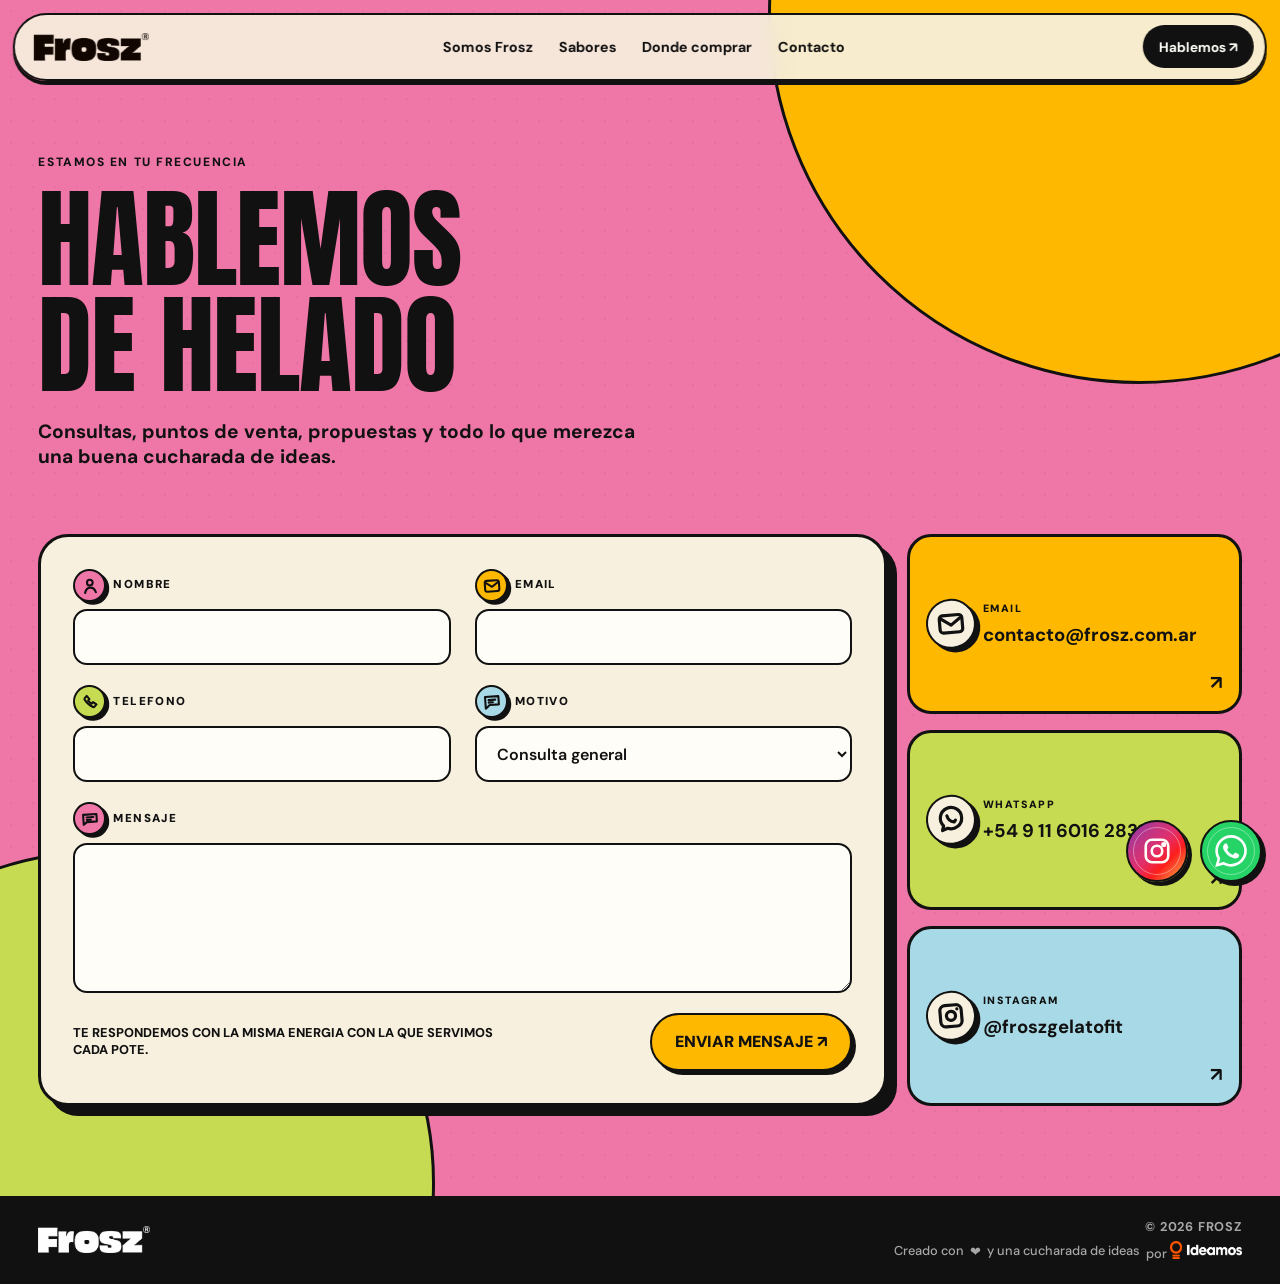
==== contacto.html @ 093fb701 "SEO, seguridad y legibilidad para LLMs - robots.txt y sitemap.xml - llms.txt con resumen de la marca" ====
﻿<!doctype html>
<html lang="es">
  <head>
    <!-- Google tag (gtag.js) -->
    <script async src="https://www.googletagmanager.com/gtag/js?id=G-3K1N8164H2"></script>
    <script>
      window.dataLayer = window.dataLayer || [];
      function gtag(){dataLayer.push(arguments);}
      gtag('js', new Date());

      gtag('config', 'G-3K1N8164H2');
    </script>
    <meta charset="UTF-8" />
    <meta name="viewport" content="width=device-width, initial-scale=1.0" />
    <meta name="theme-color" content="#ef77a8" />
    <meta name="description" content="Contactate con Frosz x Gelato Fit. Consultas, ventas, puntos de venta y colaboraciones." />
    <title>Contacto - Frosz x Gelato Fit</title>
    <link rel="canonical" href="https://frosz.com.ar/contacto.html" />
    <link rel="icon" href="./public/assets/web/LOGO2.png" type="image/png" />
    <meta property="og:site_name" content="Frosz Gelato Fit" />
    <meta property="og:locale" content="es_AR" />
    <meta property="og:title" content="Contacto - Frosz x Gelato Fit" />
    <meta property="og:description" content="Contactate con Frosz x Gelato Fit. Consultas, ventas, puntos de venta y colaboraciones." />
    <meta property="og:type" content="website" />
    <meta property="og:url" content="https://frosz.com.ar/contacto.html" />
    <meta property="og:image" content="https://frosz.com.ar/public/og-frosz-2026.png" />
    <meta property="og:image:secure_url" content="https://frosz.com.ar/public/og-frosz-2026.png" />
    <meta property="og:image:type" content="image/png" />
    <meta property="og:image:width" content="1200" />
    <meta property="og:image:height" content="630" />
    <meta property="og:image:alt" content="Frosz x Gelato Fit - helado proteico artesanal" />
    <meta name="twitter:card" content="summary_large_image" />
    <meta name="twitter:title" content="Contacto - Frosz x Gelato Fit" />
    <meta name="twitter:description" content="Contactate con Frosz x Gelato Fit. Consultas, ventas, puntos de venta y colaboraciones." />
    <meta name="twitter:image" content="https://frosz.com.ar/public/og-frosz-2026.png" />
    <script type="application/ld+json">
      {
        "@context": "https://schema.org",
        "@type": "Organization",
        "name": "Frosz",
        "alternateName": "Frosz Gelato Fit",
        "url": "https://frosz.com.ar/",
        "logo": "https://frosz.com.ar/public/assets/web/frosz-wordmark-black.png",
        "description": "Helado proteico artesanal argentino, natural y sin azucar agregada.",
        "sameAs": ["https://www.instagram.com/froszgelatofit/"],
        "contactPoint": {
          "@type": "ContactPoint",
          "telephone": "+54-9-11-6016-2831",
          "contactType": "customer service",
          "email": "contacto@frosz.com.ar",
          "areaServed": "AR",
          "availableLanguage": "Spanish"
        }
      }
    </script>
    <link rel="preconnect" href="https://fonts.googleapis.com" />
    <link rel="preconnect" href="https://fonts.gstatic.com" crossorigin />
    <link href="https://fonts.googleapis.com/css2?family=Anton&family=Archivo+Black&family=DM+Sans:wght@400;500;600;700&display=swap" rel="stylesheet" />
    <link rel="stylesheet" href="./styles.css?v=20260909-seo" />
    <script src="./contacto.js?v=20260909-seo" defer></script>
  </head>
  <body class="contact-page">
    <a class="skip-link" href="#contenido">Saltar al contenido</a>

    <header class="site-header" aria-label="Navegacion principal">
      <a class="brand" href="./index.html#inicio" aria-label="Frosz, volver al inicio">
        <img src="./public/assets/web/frosz-wordmark-black.png" alt="Frosz" />
      </a>
      <nav class="desktop-nav" aria-label="Secciones">
        <a href="./index.html#somos">Somos Frosz</a>
        <a href="./index.html#sabores">Sabores</a>
        <a href="./index.html#puntos">Donde comprar</a>
        <a href="./contacto.html" aria-current="page">Contacto</a>
      </nav>
      <a class="nav-cta" href="https://wa.me/5491160162831" target="_blank" rel="noopener noreferrer">Hablemos <span aria-hidden="true">&#8599;</span></a>
      <button class="menu-button" type="button" aria-expanded="false" aria-controls="mobile-menu">
        <span class="sr-only">Abrir menu</span><span></span><span></span>
      </button>
    </header>

    <nav class="mobile-nav" id="mobile-menu" aria-label="Menu movil" hidden>
      <a href="./index.html#somos">Somos Frosz</a>
      <a href="./index.html#sabores">Sabores</a>
      <a href="./index.html#puntos">Donde comprar</a>
      <a href="./contacto.html" aria-current="page">Contacto</a>
    </nav>

    <div class="social-float">
      <a class="instagram-rail" href="https://www.instagram.com/froszgelatofit/" target="_blank" rel="noopener noreferrer" aria-label="Seguir a Frosz en Instagram">
        <svg viewBox="0 0 24 24" aria-hidden="true"><rect x="3" y="3" width="18" height="18" rx="5"/><circle cx="12" cy="12" r="4.2"/><circle cx="17.4" cy="6.8" r="1"/></svg>
        <span class="sr-only">Instagram</span>
      </a>
      <a class="whatsapp-float" href="https://wa.me/5491160162831" target="_blank" rel="noopener noreferrer" aria-label="Hablar con Frosz por WhatsApp">
        <img src="./public/assets/web/whatsapp-icon.svg?v=20260721-white" alt="" loading="lazy" />
      </a>
    </div>

    <main id="contenido" class="contact-main">
      <section class="contact-hero" aria-labelledby="contact-title">
        <div class="contact-orbit contact-orbit-one" aria-hidden="true"></div>
        <div class="contact-orbit contact-orbit-two" aria-hidden="true"></div>
        <div class="contact-heading">
          <p class="eyebrow">ESTAMOS EN TU FRECUENCIA</p>
          <h1 id="contact-title">HABLEMOS<br />DE HELADO</h1>
          <p>Consultas, puntos de venta, propuestas y todo lo que merezca una buena cucharada de ideas.</p>
        </div>

        <div class="contact-panel">
          <form class="contact-form" id="contact-form" novalidate>
            <div class="contact-field">
              <label for="contact-name">Nombre</label>
              <input id="contact-name" name="name" type="text" autocomplete="name" required />
            </div>
            <div class="contact-field">
              <label for="contact-email">Email</label>
              <input id="contact-email" name="email" type="email" autocomplete="email" required />
            </div>
            <div class="contact-field">
              <label for="contact-phone">Telefono</label>
              <input id="contact-phone" name="phone" type="tel" autocomplete="tel" />
            </div>
            <div class="contact-field">
              <label for="contact-reason">Motivo</label>
              <select id="contact-reason" name="reason">
                <option>Consulta general</option>
                <option>Puntos de venta</option>
                <option>Ventas mayoristas</option>
                <option>Prensa y colaboraciones</option>
              </select>
            </div>
            <div class="contact-field contact-field-message">
              <label for="contact-message">Mensaje</label>
              <textarea id="contact-message" name="message" rows="5" required></textarea>
            </div>
            <div class="contact-actions">
              <p id="contact-status" role="status" aria-live="polite">Te respondemos con la misma energia con la que servimos cada pote.</p>
              <button type="submit">ENVIAR MENSAJE <span aria-hidden="true">&#8599;</span></button>
            </div>
          </form>

          <aside class="contact-cards" aria-label="Otras formas de contacto">
            <a href="mailto:contacto@frosz.com.ar"><span>EMAIL</span><strong>contacto@frosz.com.ar</strong><b aria-hidden="true">&#8599;</b></a>
            <a href="https://wa.me/5491160162831" target="_blank" rel="noopener noreferrer"><span>WHATSAPP</span><strong>+54 9 11 6016 2831</strong><b aria-hidden="true">&#8599;</b></a>
            <a href="https://www.instagram.com/froszgelatofit/" target="_blank" rel="noopener noreferrer"><span>INSTAGRAM</span><strong>@froszgelatofit</strong><b aria-hidden="true">&#8599;</b></a>
          </aside>
        </div>
      </section>
    </main>

    <footer class="site-footer">
      <a class="brand brand-footer" href="./index.html#inicio" aria-label="Frosz, volver al inicio"><img src="./public/assets/web/frosz-wordmark-white.png" alt="Frosz" /></a>
      <div class="footer-signoff">
        <p class="footer-copyright">&copy; 2026 Frosz</p>
        <p class="footer-credit">Creado con <span aria-label="amor">&#10084;</span> y una cucharada de ideas<span class="footer-mobile-break"><br /></span> <span class="footer-credit-by">por <a class="footer-credit-brand" href="https://ideamos.com.ar" target="_blank" rel="noopener noreferrer"><img src="./public/assets/web/ideamos-logo.png" alt="Estudio Ideamos" /></a></span></p>
      </div>
    </footer>
  </body>
</html>
---- styles.css ----
:root {
  --ink: #111111;
  --cream: #f7f0df;
  --orange: #ffb800;
  --pink: #ef77a8;
  --hot-pink: #e84884;
  --lime: #c6db51;
  --red: #f05a3f;
  --blue: #83c8e8;
  --white: #fffdf7;
  --page-pad: clamp(1rem, 3vw, 3rem);
  --display: "Archivo Black", Impact, sans-serif;
  --condensed: "Anton", Impact, sans-serif;
  --body: "DM Sans", Arial, sans-serif;
}

* { box-sizing: border-box; }
html { scroll-behavior: smooth; }
body { margin: 0; background: var(--cream); color: var(--ink); font-family: var(--body); overflow-x: hidden; }
body.menu-open { overflow: hidden; }
main > section { min-height: 100svh; }
img { display: block; max-width: 100%; }
a { color: inherit; text-decoration: none; }
button { color: inherit; font: inherit; }
.sr-only { position: absolute; width: 1px; height: 1px; padding: 0; margin: -1px; overflow: hidden; clip: rect(0, 0, 0, 0); white-space: nowrap; border: 0; }
.skip-link { position: fixed; top: .75rem; left: .75rem; z-index: 1000; padding: .75rem 1rem; background: #fff; transform: translateY(-150%); transition: transform .2s; }
.skip-link:focus { transform: translateY(0); }

.site-header { position: fixed; z-index: 100; top: .8rem; left: 50%; transform: translateX(-50%); width: calc(100% - 1.6rem); max-width: 1500px; min-height: 64px; padding: .65rem .7rem .65rem 1.2rem; border: 2px solid var(--ink); border-radius: 999px; background: rgba(247, 240, 223, .92); backdrop-filter: blur(10px); display: grid; grid-template-columns: 1fr auto 1fr; align-items: center; box-shadow: 0 4px 0 var(--ink); transition: top .38s cubic-bezier(.22,1,.36,1), width .38s cubic-bezier(.22,1,.36,1), max-width .38s cubic-bezier(.22,1,.36,1), border-radius .3s ease, padding .38s cubic-bezier(.22,1,.36,1), background-color .3s ease; }
.site-header.is-sticky { top: 0; width: 100%; max-width: none; padding-inline: var(--page-pad); border: 0; border-bottom: 2px solid var(--ink); border-radius: 0; background: rgba(247,240,223,.97); box-shadow: 0 4px 0 var(--ink); }
.brand { display: inline-flex; align-items: center; width: clamp(98px, 9vw, 134px); }
.brand img { width: 100%; height: auto; }
.desktop-nav { display: flex; gap: clamp(1rem, 2vw, 2rem); font-weight: 700; font-size: .9rem; }
.desktop-nav a { position: relative; }
.desktop-nav a::after { content: ""; position: absolute; left: 0; right: 0; bottom: -.25rem; height: 2px; background: currentColor; transform: scaleX(0); transition: transform .2s; }
.desktop-nav a:hover::after, .desktop-nav a:focus-visible::after { transform: scaleX(1); }
.nav-cta { justify-self: end; border-radius: 999px; background: var(--ink); color: var(--white); padding: .78rem 1rem; font-weight: 700; font-size: .86rem; }
.menu-button, .mobile-nav { display: none; }
.social-float { position: fixed; z-index: 89; right: 1.15rem; bottom: 1.15rem; display: flex; align-items: center; gap: .7rem; transition: opacity .25s ease, transform .25s ease; }
.social-float.is-hidden { opacity: 0; transform: translateY(14px); pointer-events: none; }
.instagram-rail,
.whatsapp-float { position: relative; overflow: visible; width: 62px; aspect-ratio: 1; border: 2px solid var(--ink); border-radius: 50%; color: var(--white); box-shadow: 4px 4px 0 var(--ink); display: grid; place-items: center; transition: transform .3s cubic-bezier(.16,1,.3,1), box-shadow .3s ease; }
.instagram-rail::after,
.whatsapp-float::after { content: ""; position: absolute; inset: 5px; border: 1px solid rgba(255,255,255,.38); border-radius: 50%; pointer-events: none; }
.instagram-rail:hover, .instagram-rail:focus-visible,
.whatsapp-float:hover, .whatsapp-float:focus-visible { box-shadow: 1px 1px 0 var(--ink); transform: translate(3px,3px) rotate(-5deg) scale(1.05); }
.instagram-rail { background: linear-gradient(135deg, #833ab4 0%, #c13584 28%, #e1306c 48%, #fd1d1d 68%, #f77737 86%, #fcaf45 100%); }
.instagram-rail svg { display: block; width: 30px; height: 30px; fill: none; stroke: currentColor; stroke-width: 2.1; stroke-linecap: round; stroke-linejoin: round; }
.whatsapp-float { background: #25d366; }
.whatsapp-float svg,
.whatsapp-float img { display: block; width: 34px; height: 34px; object-fit: contain; fill: currentColor; transform: none; }

.hero { position: relative; min-height: 100svh; isolation: isolate; overflow: hidden; display: grid; place-items: center; border-bottom: 3px solid var(--ink); }
.hero-split { position: absolute; z-index: -3; inset-block: 0; width: 50%; }
.hero-left { left: 0; background: var(--pink); }
.hero-right { right: 0; background: var(--orange); }
.hero::after { content: ""; position: absolute; z-index: -2; inset: 0; background-image: radial-gradient(circle, rgba(17,17,17,.16) 1px, transparent 1.6px); background-size: 17px 17px; opacity: .28; }
.hero-kicker { position: absolute; top: 6.8rem; left: 50%; transform: translateX(-50%); margin: 0; padding: .55rem .9rem; border: 2px solid var(--ink); border-radius: 999px; background: var(--cream); font-size: .76rem; font-weight: 800; text-transform: uppercase; letter-spacing: .08em; white-space: nowrap; }
.hero-title { position: absolute; inset-inline: var(--page-pad); top: 50%; transform: translateY(-50%); margin: 0; display: grid; grid-template-columns: 1fr auto 1fr; align-items: center; font: 400 clamp(3.2rem, 10.8vw, 11.5rem)/.79 var(--display); letter-spacing: -.075em; text-transform: uppercase; }
.hero-title > span:first-child { text-align: left; }
.hero-title > span:last-child { text-align: right; font-size: .68em; letter-spacing: -.06em; }
.hero-x { width: clamp(2.7rem, 6vw, 6rem); height: clamp(2.7rem, 6vw, 6rem); display: grid; place-items: center; border-radius: 50%; background: var(--cream); border: 3px solid var(--ink); font: 400 .62em/1 var(--display); box-shadow: 5px 5px 0 var(--ink); }
.hero-product-wrap { position: relative; z-index: 3; width: min(31vw, 470px); margin-top: 4rem; filter: drop-shadow(20px 28px 0 rgba(17,17,17,.18)); animation: productFloat 4s ease-in-out infinite; }
.hero-product { position: relative; z-index: 2; width: 100%; }
.orbit { position: absolute; z-index: 1; border: 3px solid var(--ink); border-radius: 50%; inset: 23% -18% 18%; }
.orbit-two { transform: rotate(67deg); }
.orbit-one { transform: rotate(-25deg); }
.hero-note { position: absolute; left: var(--page-pad); bottom: 2rem; margin: 0; font-weight: 700; text-transform: uppercase; line-height: 1.2; }
.round-link { position: absolute; right: var(--page-pad); bottom: 1.5rem; width: 112px; aspect-ratio: 1; border: 2px solid var(--ink); border-radius: 50%; background: var(--cream); display: flex; flex-direction: column; justify-content: center; align-items: center; text-align: center; gap: .35rem; font-weight: 800; font-size: .78rem; line-height: 1.05; transition: transform .2s, background .2s; }
.round-link:hover { transform: rotate(-7deg) scale(1.05); background: var(--lime); }
.spark { position: absolute; font-size: clamp(2rem, 5vw, 5rem); }
.spark-one { left: 8%; top: 28%; transform: rotate(-15deg); }
.spark-two { right: 8%; top: 27%; transform: rotate(25deg); }

.marquee { overflow: hidden; border-bottom: 3px solid var(--ink); background: var(--ink); color: var(--cream); }
.marquee-track { display: flex; width: max-content; padding: .85rem 0; gap: 1.5rem; align-items: center; font: 400 clamp(1.5rem, 3vw, 3.2rem)/1 var(--display); white-space: nowrap; animation: marquee 22s linear infinite; }
.marquee-track i { color: var(--orange); font-style: normal; }

.manifesto { height: auto; min-height: 0; width: 100%; padding: clamp(9rem, 11vw, 11rem) var(--page-pad) clamp(2rem, 2.8vw, 3rem); display: grid; grid-template-columns: minmax(0, 1fr); grid-template-rows: auto auto auto; gap: clamp(.75rem, 1.1vw, 1.1rem); background: var(--cream); border-bottom: 3px solid var(--ink); overflow: visible; scroll-margin-top: 6rem; }
.manifesto > * { min-width: 0; }
.eyebrow { margin: 0 0 1rem; font-weight: 800; text-transform: uppercase; letter-spacing: .13em; font-size: .75rem; }
.social-heading h2, .stores-heading h2 { margin: 0; font: 400 clamp(3.1rem, 7vw, 7.6rem)/.86 var(--display); letter-spacing: -.06em; }
.about-title { width: 100%; margin: 0; padding-inline: 0; color: #f41624; font: 400 clamp(4.8rem, 9vw, 9.4rem)/.78 var(--condensed); letter-spacing: .001em; white-space: nowrap; display: flex; justify-content: space-between; align-items: baseline; gap: 0; }
.text-link { display: inline-flex; gap: 1rem; align-items: center; border-bottom: 3px solid var(--ink); padding: 0 0 .5rem; font-weight: 800; text-transform: uppercase; }
.about-stage { position: relative; width: 100%; min-height: 0; aspect-ratio: 2.9 / 1; overflow: hidden; border-radius: clamp(30px, 4.2vw, 64px); background: #ef4c72; isolation: isolate; }
.about-image { position: absolute; inset: 0; width: 100%; height: 100%; object-fit: cover; object-position: center 68%; opacity: 0; transform: scale(1.19); will-change: opacity, transform; transition: opacity 1.05s cubic-bezier(.32,.72,.25,1), transform 1.35s cubic-bezier(.16,1,.3,1); }
.about-image.is-active { z-index: 1; opacity: 1; transform: scale(1.16); }
.about-image.is-exiting { z-index: 0; opacity: 0; transform: scale(1.13); }
.about-image.is-preparing { transition: none; opacity: 0; transform: scale(1.19); }
.about-arrow { position: absolute; z-index: 2; top: 50%; width: 48px; height: 48px; padding: 0; border: 0; border-radius: 50%; background: transparent; color: var(--cream); font: 700 2rem/1 var(--body); cursor: pointer; transform: translateY(-50%); transition: transform .2s, background .2s; }
.about-arrow:hover, .about-arrow:focus-visible { background: rgba(17,17,17,.24); transform: translateY(-50%) scale(1.1); }
.about-arrow-prev { left: 2rem; }
.about-arrow-next { right: 2rem; }
.about-footer { position: relative; min-width: 0; min-height: 190px; margin-top: clamp(.7rem, 1.2vw, 1.15rem); display: grid; grid-template-columns: minmax(0, 1.08fr) minmax(0, .92fr); align-items: start; gap: clamp(1.8rem, 3vw, 3.5rem); }
.about-footer h3 { min-width: 0; width: 100%; margin: 0; color: #f41624; font: 400 clamp(4rem, 6.35vw, 7.3rem)/.92 var(--condensed); letter-spacing: .004em; transform: scaleX(.94); transform-origin: left top; }
.about-footer h3 span { display: block; white-space: nowrap; }
.about-sticker { position: absolute; z-index: 2; left: 31.5%; top: 46%; width: clamp(84px, 8.4vw, 116px); aspect-ratio: 1; display: grid; place-items: center; border: 7px solid #ffe889; border-radius: 50%; background: #ffd31c; color: #f24b2f; box-shadow: 0 0 0 3px var(--cream), 7px 8px 0 #f3b4c6; transform: rotate(-8deg); animation: stickerWiggle 4.2s ease-in-out infinite; }
.about-sticker::before { content: ""; position: absolute; right: 9%; bottom: -12%; width: 3px; height: 12px; border-radius: 99px; background: #ffd31c; box-shadow: -11px -2px 0 #ffd31c, 10px -4px 0 #ffd31c; transform: rotate(-8deg); }
.about-sticker svg { width: 84%; height: 84%; overflow: visible; fill: none; stroke: currentColor; stroke-width: 6; stroke-linecap: round; stroke-linejoin: round; }
.about-sticker .sticker-eye, .about-sticker .sticker-spark { fill: currentColor; stroke: none; }
.about-sticker .sticker-shine { stroke: #fff2ae; stroke-width: 5; }
.about-sticker .sticker-smile { stroke-width: 6.5; }
.about-story { position: relative; min-width: 0; min-height: 116px; margin: 1.35rem 0 0; padding: 1.25rem 3.4rem; border-radius: 999px; background: #f3b4c6; display: flex; align-items: center; justify-content: center; text-align: center; }
.about-story p { margin: 0; color: #f41624; font: 400 clamp(1rem, 1.18vw, 1.22rem)/1.12 var(--condensed); letter-spacing: calc(.009em + 1px); text-transform: uppercase; }
.about-story > span { position: absolute; right: .8rem; bottom: -.8rem; width: 54px; aspect-ratio: 1; display: grid; place-items: center; border-radius: 50%; background: #493f38; color: var(--cream); font-size: 1.6rem; }

/* Slider editorial de productos inspirado en la composicion de Boba. */
.product-showcase { --showcase-bg: #f4b5c7; --showcase-ink: #f41624; --showcase-next-bg: #f5c645; --showcase-rail-top: clamp(20rem, 43vh, 23rem); --showcase-rail-height: clamp(185px, 26vh, 220px); --showcase-word-overlap: 2rem; position: relative; height: calc(100svh - 68px); min-height: 650px; overflow: hidden; isolation: isolate; background: var(--showcase-bg); color: var(--showcase-ink); border-bottom: 3px solid var(--ink); scroll-margin-top: 68px; touch-action: pan-y; }
.showcase-liquid-filter { position: absolute; width: 0; height: 0; pointer-events: none; }
.showcase-color-wave { position: absolute; z-index: 0; inset: -3%; background: var(--showcase-next-bg); clip-path: polygon(100% 0,100% 0,100% 100%,100% 100%,100% 90%,100% 80%,100% 70%,100% 60%,100% 50%,100% 40%,100% 30%,100% 20%,100% 10%); filter: url(#showcase-liquid); will-change: clip-path; pointer-events: none; }
.product-showcase.is-wave-forward .showcase-color-wave { animation: showcaseMeltForward 1.55s cubic-bezier(.58,0,.16,1) both; }
.product-showcase.is-wave-backward .showcase-color-wave { animation: showcaseMeltBackward 1.55s cubic-bezier(.58,0,.16,1) both; }
.showcase-content { position: relative; z-index: 1; height: 100%; }
.showcase-intro { position: absolute; z-index: 5; top: clamp(4.2rem, 7vh, 5.4rem); right: 7%; left: 7%; text-align: center; }
.showcase-intro p { margin: 0; text-transform: uppercase; }
.showcase-flavor-name { font: 400 clamp(1.2rem, 1.65vw, 1.7rem)/1 var(--condensed); letter-spacing: .015em; }
.showcase-tagline { margin-top: .85rem !important; font: 400 clamp(.92rem, 1.08vw, 1.08rem)/1.05 var(--condensed); letter-spacing: .02em; }
.showcase-description { max-width: none; margin: .32rem auto 0 !important; font-size: clamp(.76rem, .92vw, .94rem); font-weight: 700; line-height: 1.08; letter-spacing: -.02em; white-space: nowrap; }
.showcase-words { position: absolute; z-index: 1; inset: 0; overflow: hidden; pointer-events: none; }
.showcase-words span { position: absolute; right: 0; left: 0; text-align: center; font: 400 clamp(9rem, 16vw, 17rem)/.7 var(--condensed); letter-spacing: -.012em; text-transform: uppercase; white-space: nowrap; }
.showcase-words span:first-child { top: auto; bottom: calc(100% - var(--showcase-rail-top) - var(--showcase-word-overlap)); }
.showcase-words span:last-child { top: calc(var(--showcase-rail-top) + var(--showcase-rail-height) - var(--showcase-word-overlap)); z-index: 3; }
.showcase-rail { position: absolute; z-index: 2; top: var(--showcase-rail-top); right: 0; left: 0; height: var(--showcase-rail-height); }
.showcase-scene { position: absolute; inset: 0; width: min(46vw, 720px); height: 100%; margin: auto; overflow: visible; }
.showcase-ingredient { width: 100%; height: 100%; object-fit: cover; filter: saturate(1.08) contrast(1.03); }
.showcase-pot { position: absolute; z-index: 4; top: 50%; left: 50%; width: min(29vw, 455px); height: auto; transform: translate(-50%,-60%); filter: drop-shadow(0 18px 14px rgba(54,22,28,.24)); }
.product-showcase:not([data-showcase-flavor="chocolate"]) .showcase-pot { width: min(37.4vw, 587px); }
.showcase-peek { position: absolute; top: 0; width: clamp(64px, 10vw, 160px); height: 100%; margin: 0; overflow: hidden; }
.showcase-peek img { width: 100%; height: 100%; object-fit: cover; filter: saturate(1.08) contrast(1.03); }
.showcase-peek-prev { left: 0; }
.showcase-peek-next { right: 0; }
.showcase-note { position: absolute; z-index: 5; right: 5%; bottom: .55rem; left: auto; width: min(34%, 430px); margin: 0; text-align: right; font-size: clamp(.62rem, .74vw, .78rem); font-weight: 700; line-height: 1.05; text-transform: uppercase; white-space: nowrap; }
.showcase-controls { position: absolute; z-index: 8; top: var(--showcase-rail-top); right: var(--page-pad); bottom: auto; left: var(--page-pad); height: var(--showcase-rail-height); display: grid; grid-template-columns: auto 1fr auto; align-items: center; pointer-events: none; }
.showcase-controls p { position: absolute; top: calc(100% + 7.2rem); left: 0; margin: 0; font: 400 .86rem/1 var(--condensed); letter-spacing: .08em; transform: none; }
.showcase-arrow { width: 48px; height: 48px; padding: 0; border: 2px solid currentColor; border-radius: 50%; background: var(--cream); color: var(--showcase-ink); box-shadow: 4px 4px 0 currentColor; display: grid; place-items: center; cursor: pointer; pointer-events: auto; transition: transform .2s ease, color .2s ease, background .2s ease; }
.showcase-arrow svg { width: 20px; height: 20px; overflow: visible; fill: none; stroke: currentColor; stroke-width: 2; stroke-linecap: round; stroke-linejoin: round; }
.showcase-arrow:first-child { grid-column: 1; justify-self: start; }
.showcase-arrow:last-child { grid-column: 3; justify-self: end; }
.showcase-arrow:hover, .showcase-arrow:focus-visible { color: var(--showcase-bg); background: var(--showcase-ink); transform: scale(1.08); }
.showcase-dots { position: absolute; z-index: 9; right: auto; bottom: .85rem; left: 50%; display: flex; gap: .45rem; transform: translateX(-50%); }
.showcase-dot { width: 7px; height: 7px; padding: 0; border: 0; border-radius: 50%; background: currentColor; opacity: .28; cursor: pointer; transition: opacity .25s ease, transform .25s ease; }
.showcase-dot.is-active { opacity: 1; transform: scale(1.55); }
.product-showcase.is-leaving .showcase-intro,
.product-showcase.is-leaving .showcase-words,
.product-showcase.is-leaving .showcase-note { opacity: .35; transform: translateX(-4vw); transition: opacity .34s ease, transform .48s cubic-bezier(.55,0,1,.45); }
.product-showcase.is-backward.is-leaving .showcase-intro,
.product-showcase.is-backward.is-leaving .showcase-words,
.product-showcase.is-backward.is-leaving .showcase-note { transform: translateX(4vw); }
.product-showcase.is-leaving .showcase-scene { opacity: 0; transform: translateX(-15vw) scale(.92); transition: opacity .38s ease, transform .52s cubic-bezier(.55,0,1,.45); }
.product-showcase.is-backward.is-leaving .showcase-scene { transform: translateX(15vw) scale(.92); }
.product-showcase.is-leaving .showcase-peek-prev { transform: translateX(-100%); transition: transform .52s cubic-bezier(.55,0,1,.45); }
.product-showcase.is-leaving .showcase-peek-next { transform: translateX(100%); transition: transform .52s cubic-bezier(.55,0,1,.45); }
.product-showcase.is-entering .showcase-intro,
.product-showcase.is-entering .showcase-words,
.product-showcase.is-entering .showcase-note { animation: showcaseCopyIn .78s .08s cubic-bezier(.16,1,.3,1) both; }
.product-showcase.is-entering .showcase-scene { animation: showcaseSceneIn .86s cubic-bezier(.16,1,.3,1) both; }
.product-showcase.is-entering .showcase-peek-prev { animation: showcasePeekLeftIn .78s .1s cubic-bezier(.16,1,.3,1) both; }
.product-showcase.is-entering .showcase-peek-next { animation: showcasePeekRightIn .78s .1s cubic-bezier(.16,1,.3,1) both; }
.product-showcase.is-backward.is-entering .showcase-intro,
.product-showcase.is-backward.is-entering .showcase-words,
.product-showcase.is-backward.is-entering .showcase-note { animation-name: showcaseCopyInBackward; }
.product-showcase.is-backward.is-entering .showcase-scene { animation-name: showcaseSceneInBackward; }

/* Catalogo visual: todos los sabores visibles y conectados con el slider. */
.flavor-overview { min-height: auto; padding: clamp(6rem, 7vw, 7rem) var(--page-pad) clamp(2.5rem, 4vw, 4rem); overflow: hidden; border-bottom: 3px solid var(--ink); background: var(--cream); }
.flavor-overview-heading { display: flex; flex-direction: column; align-items: stretch; gap: 1rem; margin-bottom: clamp(1.4rem, 2.4vw, 2.2rem); }
.flavor-overview-heading > div { min-width: 0; }
.flavor-overview-heading .eyebrow { margin: 0 0 .65rem; }
.flavor-overview-heading h2 { margin: 0; font: 400 clamp(3rem, 5.6vw, 6rem)/.86 var(--condensed); letter-spacing: -.018em; white-space: nowrap; }
.flavor-overview-heading > p { align-self: flex-end; max-width: 42ch; margin: 0; padding-top: .2rem; text-align: right; font-size: clamp(.85rem, 1vw, 1rem); font-weight: 700; line-height: 1.35; }
.flavor-overview-grid { display: grid; grid-template-columns: repeat(9, minmax(0, 1fr)); border: 3px solid var(--ink); background: var(--ink); gap: 2px; }
.flavor-overview-card { --card-bg: var(--pink); --card-ink: var(--ink); position: relative; min-width: 0; height: clamp(210px, 19vw, 290px); padding: .75rem .7rem .8rem; overflow: hidden; border: 0; background: var(--card-bg); color: var(--card-ink); text-align: left; cursor: pointer; isolation: isolate; transition: color .25s ease, transform .35s cubic-bezier(.22,1,.36,1); }
.flavor-overview-number { position: absolute; z-index: 4; top: .75rem; left: .7rem; font: 400 .72rem/1 var(--condensed); letter-spacing: .08em; }
.flavor-overview-now { position: absolute; z-index: 4; top: .7rem; right: .55rem; padding: .2rem .35rem; border-radius: 999px; background: var(--ink); color: var(--cream); font-size: .48rem; font-weight: 800; letter-spacing: .07em; opacity: 0; transform: translateY(-5px); transition: opacity .22s ease, transform .22s ease; }
.flavor-overview-image { position: absolute; z-index: 1; top: 18%; right: 0; left: 0; height: 48%; overflow: hidden; transform: scale(.86) rotate(-3deg); clip-path: ellipse(45% 46% at 50% 50%); transition: transform .5s cubic-bezier(.16,1,.3,1), clip-path .5s cubic-bezier(.16,1,.3,1); }
.flavor-overview-image::after { content: ""; position: absolute; inset: 0; background: linear-gradient(180deg, transparent 58%, var(--card-bg)); }
.flavor-overview-image img { width: 100%; height: 100%; object-fit: cover; filter: saturate(1.12) contrast(1.04); transition: transform .65s cubic-bezier(.16,1,.3,1); }
.flavor-overview-name { position: absolute; z-index: 3; right: .65rem; bottom: .75rem; left: .65rem; font: 400 clamp(.9rem, 1.25vw, 1.35rem)/1.04 var(--condensed); letter-spacing: .01em; text-transform: uppercase; overflow-wrap: anywhere; }
.flavor-overview-arrow { position: absolute; z-index: 4; right: .6rem; bottom: .55rem; font-size: 1.05rem; opacity: 0; transform: translate(-6px,6px); transition: opacity .22s ease, transform .28s ease; }
.flavor-overview-card:hover, .flavor-overview-card:focus-visible { z-index: 2; color: var(--cream); outline: 0; transform: translateY(-7px); }
.flavor-overview-card:hover::before, .flavor-overview-card:focus-visible::before { content: ""; position: absolute; z-index: -1; inset: 0; background: var(--card-ink); }
.flavor-overview-card:hover .flavor-overview-image, .flavor-overview-card:focus-visible .flavor-overview-image { transform: scale(1.05) rotate(0); clip-path: ellipse(62% 54% at 50% 50%); }
.flavor-overview-card:hover .flavor-overview-image img, .flavor-overview-card:focus-visible .flavor-overview-image img { transform: scale(1.08); }
.flavor-overview-card:hover .flavor-overview-image::after, .flavor-overview-card:focus-visible .flavor-overview-image::after { background: linear-gradient(180deg, transparent 58%, var(--card-ink)); }
.flavor-overview-card:hover .flavor-overview-arrow, .flavor-overview-card:focus-visible .flavor-overview-arrow { opacity: 1; transform: translate(0,0); }
.flavor-overview-card:hover .flavor-overview-name, .flavor-overview-card:focus-visible .flavor-overview-name { right: 1.8rem; }
.flavor-overview-card.is-active { box-shadow: inset 0 0 0 4px var(--ink); }
.flavor-overview-card.is-active .flavor-overview-now { opacity: 1; transform: translateY(0); }

.campaign-break { position: relative; min-height: min(76vw, 880px); overflow: hidden; border-bottom: 3px solid var(--ink); background: var(--pink); }
.campaign-break > img { position: absolute; inset: 0; width: 100%; height: 100%; object-fit: cover; }
.campaign-break::after { content: ""; position: absolute; inset: 0; background: linear-gradient(90deg, rgba(233,72,132,.3), transparent 58%); pointer-events: none; }
.campaign-copy { position: absolute; z-index: 2; left: var(--page-pad); top: 50%; transform: translateY(-50%); padding: clamp(1rem, 2.5vw, 2.2rem); border: 3px solid var(--ink); background: rgba(247,240,223,.92); box-shadow: 12px 12px 0 var(--ink); }
.campaign-copy.is-visible { transform: translateY(-50%); }
.campaign-copy h2 { margin: 0; font: 400 clamp(3rem, 7vw, 7.8rem)/.83 var(--display); letter-spacing: -.07em; }

.flavor-lab { --flavor-bg: #e97cac; --flavor-accent: #f5b820; --wave-x: 84%; --wave-y: 66%; --wave-color: var(--flavor-bg); position: relative; height: 100svh; min-height: 100svh; padding: 5.5rem var(--page-pad) .8rem; background: var(--flavor-bg); border-bottom: 3px solid var(--ink); overflow: hidden; overflow: clip; isolation: isolate; }
.flavor-lab::before { content: ""; position: absolute; z-index: 1; inset: 0; background-image: radial-gradient(circle, rgba(17,17,17,.15) 1.2px, transparent 1.5px); background-size: 18px 18px; opacity: .3; pointer-events: none; }
.flavor-color-wave { position: absolute; z-index: 0; inset: 0; background: var(--wave-color); clip-path: circle(0 at var(--wave-x) var(--wave-y)); pointer-events: none; will-change: clip-path; }
.flavor-lab.is-color-expanding .flavor-color-wave { animation: flavorColorExpand 1.7s cubic-bezier(.16,1,.3,1) both; }
.flavor-layout { position: relative; z-index: 2; height: 100%; min-height: 0; display: grid; grid-template-columns: 92px minmax(0, 1fr) minmax(230px, 290px); grid-template-areas: "tabs stage detail"; gap: clamp(.8rem, 2vw, 2rem); align-items: stretch; }
.flavor-stage { grid-area: stage; position: relative; min-height: 0; display: grid; place-items: center; isolation: isolate; }
.flavor-stage::before { content: ""; position: absolute; z-index: -1; width: min(52vw, 650px); aspect-ratio: 1; border: 3px solid var(--ink); border-radius: 50%; background: var(--flavor-accent); box-shadow: 14px 14px 0 rgba(17,17,17,.18); transition: background-color .55s ease, transform .55s cubic-bezier(.22,1,.36,1); }
.flavor-image-wrap { position: relative; z-index: 2; width: min(47vw, 590px); aspect-ratio: 1; transition: transform .56s cubic-bezier(.4,0,.2,1), opacity .42s ease, filter .5s ease; }
.flavor-image-wrap img { width: 100%; height: 100%; object-fit: contain; filter: drop-shadow(20px 24px 0 rgba(17,17,17,.2)); }
.flavor-lab.is-switching .flavor-image-wrap { transform: scale(.35) rotate(-18deg); opacity: 0; filter: blur(9px); }
.flavor-lab.is-switching .flavor-stage::before { transform: scale(.82) rotate(8deg); }
.flavor-lab.is-entering .flavor-image-wrap { animation: flavorEnter .72s cubic-bezier(.16,1,.3,1); }
.flavor-word { position: absolute; margin: 0; font: 400 clamp(5rem, 14vw, 15rem)/.72 var(--display); letter-spacing: -.1em; text-transform: uppercase; white-space: nowrap; transition: transform .32s ease, opacity .24s ease; }
.flavor-word-back { z-index: 1; top: 15%; left: -2%; color: var(--flavor-accent); -webkit-text-stroke: 3px var(--ink); }
.flavor-word-front { z-index: 3; right: -1%; bottom: 13%; color: var(--cream); -webkit-text-stroke: 3px var(--ink); }
.flavor-lab.is-switching .flavor-word-back { transform: translateX(-18%); opacity: 0; }
.flavor-lab.is-switching .flavor-word-front { transform: translateX(18%); opacity: 0; }
.flavor-detail { grid-area: detail; position: relative; z-index: 4; padding: 1rem 0; display: flex; flex-direction: column; justify-content: space-between; }
.flavor-detail h2 { margin: 0; font: 400 clamp(2.5rem, 4vw, 4.5rem)/.84 var(--display); letter-spacing: -.06em; }
.flavor-now { padding: 1.1rem; border: 3px solid var(--ink); background: var(--cream); box-shadow: 7px 7px 0 var(--ink); transform: rotate(1.5deg); transition: transform .32s ease, opacity .24s ease; }
.flavor-lab.is-switching .flavor-now { transform: translateY(18px) rotate(4deg); opacity: 0; }
.flavor-now p { margin: 0; font-size: .87rem; }
.flavor-now h3 { margin: .35rem 0 .8rem; font: 400 clamp(1.55rem, 2.2vw, 2.2rem)/.92 var(--display); text-transform: uppercase; }
.flavor-counter { margin: 0 0 1rem !important; font-weight: 800; letter-spacing: .08em; }
.flavor-counter span { font: 400 2.4rem/1 var(--display); }
.flavor-hint { margin: 0; font-weight: 800; text-transform: uppercase; font-size: .74rem; line-height: 1.4; }
.flavor-tabs { grid-area: tabs; min-height: 0; padding: .35rem 0; display: flex; flex-direction: column; align-items: center; justify-content: space-around; gap: .25rem; }
.flavor-tab { position: relative; flex: 0 1 64px; width: 64px; min-height: 48px; max-height: 64px; aspect-ratio: 1; padding: 0; border: 2px solid var(--ink); border-radius: 50%; background: var(--cream); box-shadow: 4px 4px 0 var(--ink); cursor: pointer; transition: transform .24s cubic-bezier(.22,1,.36,1), background .2s, box-shadow .2s; }
.flavor-tab img { width: 122%; height: 122%; margin: -11%; object-fit: contain; pointer-events: none; }
.flavor-tab span { position: absolute; z-index: 2; left: calc(100% + .8rem); top: 50%; transform: translate(-5px,-50%); padding: .35rem .55rem; border: 2px solid var(--ink); border-radius: 999px; background: var(--cream); white-space: nowrap; font-size: .7rem; font-weight: 800; opacity: 0; pointer-events: none; transition: opacity .18s, transform .18s; }
.flavor-tab:hover, .flavor-tab:focus-visible { transform: translateX(8px) rotate(5deg); }
.flavor-tab:hover span, .flavor-tab:focus-visible span { opacity: 1; transform: translate(0,-50%); }
.flavor-tab.is-active { background: var(--flavor-accent); box-shadow: none; transform: translate(5px, 4px) scale(1.12); }

/* Hero de sabores: composición basada en el slider de referencia de Boba. */
.flavor-hero { height: 100svh; min-height: 700px; padding: 0; }
.flavor-hero .flavor-layout { --arc-size: 760px; --arc-right: -310px; --arc-bottom: -500px; --arc-border: 24px; position: relative; display: block; height: 100%; min-height: 0; }
.flavor-masthead { position: absolute; z-index: 5; top: clamp(6.3rem, 8.4vw, 8rem); right: var(--page-pad); left: var(--page-pad); color: var(--cream); }
.flavor-masthead h1 { margin: 0; display: grid; grid-template-columns: minmax(0,1fr) minmax(0,1fr); justify-content: stretch; align-items: start; gap: 1.15rem; font: 400 clamp(4.7rem, 9.8vw, 9.4rem)/.8 var(--condensed); letter-spacing: -.015em; white-space: nowrap; }
.flavor-masthead h1 span:first-child { justify-self: start; }
.flavor-masthead h1 span:last-child { justify-self: end; }
.flavor-meta { position: relative; min-height: 3.65rem; margin-top: .52rem; }
.flavor-meta p, .flavor-meta h2 { margin: 0; transition: opacity .24s ease, transform .32s ease; }
.flavor-meta > p:first-child { position: absolute; top: 0; left: 0; font: 400 clamp(.9rem, 1.35vw, 1.3rem)/1 var(--condensed); letter-spacing: .02em; }
.flavor-meta strong { display: block; margin-top: .2rem; font-size: .78em; font-weight: 400; }
.flavor-meta h2 { position: absolute; top: 0; left: 50%; min-width: 10ch; font: 400 clamp(1.26rem, 2.12vw, 2rem)/1 var(--condensed); letter-spacing: .035em; text-align: center; text-transform: uppercase; transform: translateX(-50%); }
.flavor-meta > p:last-child { position: absolute; top: .08rem; right: 0; max-width: 38ch; text-align: right; font-size: clamp(1.1rem, 1.42vw, 1.32rem); font-weight: 800; line-height: 1.1; }
.flavor-hero.is-switching .flavor-meta h2 { opacity: 0; transform: translate(-50%,-14px); }
.flavor-hero.is-switching .flavor-meta > p:last-child { opacity: 0; transform: translateY(14px); }
.flavor-hero .flavor-stage { position: absolute; inset: 0; display: grid; place-items: center; }
.flavor-hero .flavor-stage::before { display: none; }
.flavor-hero .flavor-image-wrap { z-index: 4; width: min(34vw, 450px); transform: translateY(22%); }
.flavor-hero .flavor-image-wrap img { filter: drop-shadow(0 22px 15px rgba(48,26,28,.24)); }
.flavor-hero.is-switching .flavor-image-wrap { opacity: 0; filter: blur(4px); transform: translateY(29%) scale(.72) rotate(-4deg); }
.flavor-hero.is-entering .flavor-image-wrap { animation: flavorHeroEnter 1.18s cubic-bezier(.16,1,.3,1); }
.ingredient-burst { --ingredient-position: 0% 0%; position: absolute; z-index: 3; inset: 0; overflow: hidden; pointer-events: none; }
.ingredient-piece { --piece-size: clamp(48px, 5.8vw, 88px); --piece-rotate: 0deg; --burst-x: 0vw; --burst-y: 0vh; --float-x: 7px; --float-y: -10px; --float-time: 7.5s; position: absolute; width: var(--piece-size); aspect-ratio: 1; background: url("./public/assets/web/ingredient-atlas.png") var(--ingredient-position) / 300% 300% no-repeat; opacity: 0; filter: drop-shadow(0 7px 6px rgba(48,26,28,.18)); will-change: transform, opacity; }
.ingredient-piece-1 { left: 3%; top: 43%; --piece-size: clamp(54px, 6.2vw, 92px); --piece-rotate: -19deg; --burst-x: 46vw; --burst-y: 10vh; --float-x: 8px; --float-y: -11px; --float-time: 7.8s; }
.ingredient-piece-2 { left: 20%; top: 67%; --piece-size: clamp(40px, 4.7vw, 70px); --piece-rotate: 24deg; --burst-x: 30vw; --burst-y: -12vh; --float-x: -7px; --float-y: -9px; --float-time: 6.9s; }
.ingredient-piece-3 { left: 34%; top: 36%; --piece-size: clamp(34px, 3.8vw, 58px); --piece-rotate: -8deg; --burst-x: 16vw; --burst-y: 17vh; --float-x: 5px; --float-y: 9px; --float-time: 8.6s; }
.ingredient-piece-4 { right: 19%; top: 37%; --piece-size: clamp(44px, 5vw, 74px); --piece-rotate: 16deg; --burst-x: -30vw; --burst-y: 16vh; --float-x: -8px; --float-y: 8px; --float-time: 7.2s; }
.ingredient-piece-5 { right: 3.5%; top: 62%; --piece-size: clamp(50px, 5.6vw, 84px); --piece-rotate: -27deg; --burst-x: -46vw; --burst-y: -8vh; --float-x: 7px; --float-y: -8px; --float-time: 8.1s; }
.ingredient-accent { background-image: url("./public/assets/web/ingredient-accents.png"); filter: drop-shadow(0 9px 8px rgba(48,26,28,.2)); }
.ingredient-piece-6 { left: 8%; top: 31%; --piece-size: clamp(76px, 8.8vw, 126px); --piece-rotate: 14deg; --burst-x: 42vw; --burst-y: 20vh; --float-x: -9px; --float-y: 12px; --float-time: 9.1s; }
.ingredient-piece-7 { right: 25%; top: 69%; --piece-size: clamp(68px, 7.6vw, 110px); --piece-rotate: -21deg; --burst-x: -25vw; --burst-y: -17vh; --float-x: 10px; --float-y: -11px; --float-time: 8.4s; }
.ingredient-piece-8 { right: 3%; top: 46%; --piece-size: clamp(72px, 8.2vw, 118px); --piece-rotate: 28deg; --burst-x: -47vw; --burst-y: 5vh; --float-x: -8px; --float-y: -12px; --float-time: 9.6s; }
.flavor-hero.is-bursting .ingredient-piece { animation: ingredientScatter 1.35s cubic-bezier(.16,1,.3,1) both, ingredientFloat var(--float-time) 1.35s ease-in-out infinite; }
.flavor-hero.is-bursting .ingredient-piece-2 { animation-delay: .06s, 1.41s; }
.flavor-hero.is-bursting .ingredient-piece-3 { animation-delay: .12s, 1.47s; }
.flavor-hero.is-bursting .ingredient-piece-4 { animation-delay: .09s, 1.44s; }
.flavor-hero.is-bursting .ingredient-piece-5 { animation-delay: .16s, 1.51s; }
.flavor-hero.is-bursting .ingredient-piece-6 { animation-delay: .03s, 1.38s; }
.flavor-hero.is-bursting .ingredient-piece-7 { animation-delay: .14s, 1.49s; }
.flavor-hero.is-bursting .ingredient-piece-8 { animation-delay: .08s, 1.43s; }
.flavor-hero[data-flavor="chocolate"] .ingredient-burst { --ingredient-position: 0% 0%; }
.flavor-hero[data-flavor="ddl"] .ingredient-burst { --ingredient-position: 50% 100%; }
.flavor-hero[data-flavor="frutilla"] .ingredient-burst { --ingredient-position: 100% 100%; }
.flavor-hero[data-flavor="frutos"] .ingredient-burst { --ingredient-position: 0% 50%; }
.flavor-hero[data-flavor="mani"] .ingredient-burst { --ingredient-position: 100% 50%; }
.flavor-hero[data-flavor="limon"] .ingredient-burst { --ingredient-position: 50% 0%; }
.flavor-hero[data-flavor="vainilla"] .ingredient-burst { --ingredient-position: 0% 100%; }
.flavor-hero[data-flavor="coco"] .ingredient-burst { --ingredient-position: 0% 100%; }
.flavor-hero[data-flavor="banana"] .ingredient-burst { --ingredient-position: 50% 0%; }
.flavor-arc { position: absolute; z-index: 2; right: var(--arc-right); bottom: var(--arc-bottom); width: var(--arc-size); aspect-ratio: 1; border: var(--arc-border) solid rgba(247,240,223,.48); border-radius: 50%; pointer-events: none; }
.flavor-hero .flavor-tabs { position: absolute; z-index: 7; right: var(--arc-right); bottom: var(--arc-bottom); width: var(--arc-size); height: var(--arc-size); padding: 0; display: block; pointer-events: none; }
.flavor-hero .flavor-tab { --angle: -34deg; --tab-scale: 1; --tab-lift: 0px; --thumb-bg: var(--cream); position: absolute; top: 50%; left: 50%; width: 58px; height: 58px; min-height: 0; max-height: none; flex: none; padding: 0; overflow: hidden; border: 0; background: radial-gradient(circle at 34% 24%, rgba(255,255,255,.92) 0 7%, rgba(255,255,255,.34) 8% 24%, transparent 25%), var(--thumb-bg); box-shadow: 0 8px 16px rgba(55,29,35,.18), inset 0 0 0 2px rgba(255,255,255,.52); opacity: 0; visibility: hidden; pointer-events: none; transform: translate(-50%,-50%) rotate(var(--angle)) translateY(calc(var(--arc-size) / -2 - 36px)) rotate(calc(-1 * var(--angle))) translateY(var(--tab-lift)) scale(var(--tab-scale)); transition: transform .82s cubic-bezier(.16,1,.3,1), opacity .38s ease, visibility 0s linear .82s, background .35s ease, box-shadow .35s ease; }
.flavor-hero .flavor-tab img { position: absolute; left: 50%; top: 50%; width: 100%; height: 100%; margin: 0; object-fit: contain; object-position: center; transform: translate(-50%,-50%) scale(.98); filter: drop-shadow(0 4px 3px rgba(40,21,26,.28)); }
.flavor-hero .flavor-tab[data-key="chocolate"] { --thumb-bg: #f4d8b3; }
.flavor-hero .flavor-tab[data-key="ddl"] { --thumb-bg: #ead1b5; }
.flavor-hero .flavor-tab[data-key="frutilla"] { --thumb-bg: #f5b8cb; }
.flavor-hero .flavor-tab[data-key="frutos"] { --thumb-bg: #d8c7eb; }
.flavor-hero .flavor-tab[data-key="mani"] { --thumb-bg: #f4c276; }
.flavor-hero .flavor-tab[data-key="limon"] { --thumb-bg: #f8e883; }
.flavor-hero .flavor-tab[data-key="vainilla"] { --thumb-bg: #f1dfba; }
.flavor-hero .flavor-tab[data-key="coco"] { --thumb-bg: #c9e8f2; }
.flavor-hero .flavor-tab[data-key="banana"] { --thumb-bg: #f7d856; }
.flavor-hero .flavor-tab[data-slot="-2"] { --angle: -66deg; }
.flavor-hero .flavor-tab[data-slot="-1"] { --angle: -50deg; }
.flavor-hero .flavor-tab[data-slot="0"] { --angle: -34deg; }
.flavor-hero .flavor-tab[data-slot="1"] { --angle: -18deg; }
.flavor-hero .flavor-tab[data-slot="2"] { --angle: -2deg; }
.flavor-hero .flavor-tab[data-slot="-2"], .flavor-hero .flavor-tab[data-slot="-1"], .flavor-hero .flavor-tab[data-slot="0"], .flavor-hero .flavor-tab[data-slot="1"], .flavor-hero .flavor-tab[data-slot="2"] { opacity: 1; visibility: visible; pointer-events: auto; transition-delay: 0s; }
.flavor-hero .flavor-tab[data-slot="-4"] { --angle: -98deg; }
.flavor-hero .flavor-tab[data-slot="-3"] { --angle: -82deg; }
.flavor-hero .flavor-tab[data-slot="3"] { --angle: 14deg; }
.flavor-hero .flavor-tab[data-slot="4"] { --angle: 30deg; }
.flavor-hero .flavor-tab span { top: -.45rem; left: 50%; transform: translate(-50%,-88%); }
.flavor-hero .flavor-tab:hover, .flavor-hero .flavor-tab:focus-visible { --tab-scale: 1.08; --tab-lift: -5px; }
.flavor-hero .flavor-tab:hover span, .flavor-hero .flavor-tab:focus-visible span { transform: translate(-50%,-100%); }
.flavor-hero .flavor-tab.is-active { --tab-scale: 1.18; box-shadow: 0 9px 18px rgba(55,29,35,.2), 0 0 0 4px rgba(247,240,223,.78), inset 0 0 0 2px rgba(255,255,255,.58); }
.flavor-hero .flavor-hint { position: absolute; z-index: 7; left: var(--page-pad); bottom: 4.3rem; color: var(--cream); font: 400 clamp(.8rem, 1.2vw, 1.1rem)/1.05 var(--condensed); letter-spacing: .03em; }
.flavor-controls { position: absolute; z-index: 8; left: var(--page-pad); bottom: 1.2rem; display: flex; align-items: center; gap: .45rem; }
.flavor-controls button { min-width: 42px; height: 38px; padding: 0 .85rem; border: 2px solid var(--cream); border-radius: 999px; background: transparent; color: var(--cream); font: 400 .82rem/1 var(--condensed); letter-spacing: .04em; cursor: pointer; transition: color .2s, background .2s, transform .2s; }
.flavor-controls button:hover, .flavor-controls button:focus-visible { background: var(--cream); color: var(--ink); transform: translateY(-2px); }
.store-filter { flex: 0 0 auto; border: 2px solid var(--ink); background: var(--cream); border-radius: 999px; padding: .75rem 1rem; font-weight: 800; cursor: pointer; box-shadow: 3px 3px 0 var(--ink); transition: transform .15s, background .15s; }
.store-filter:hover { transform: translateY(-2px); }
.store-filter.is-active { background: var(--ink); color: var(--white); box-shadow: none; transform: translate(3px, 3px); }

.benefits { display: grid; grid-template-columns: repeat(3, 1fr); border-bottom: 3px solid var(--ink); }
.benefit { position: relative; min-height: 380px; padding: 1.35rem 2rem 1.3rem; display: flex; flex-direction: column; border-right: 3px solid var(--ink); overflow: hidden; }
.benefit:last-child { border-right: 0; }
.benefit span { width: 48px; aspect-ratio: 1; display: grid; place-items: center; border: 2px solid var(--ink); border-radius: 50%; background: var(--cream); font-weight: 800; }
.benefit h3 { margin: auto 0 .7rem; font: 400 clamp(2.6rem, 4.15vw, 4.7rem)/.9 var(--display); letter-spacing: -.06em; }
.benefit p { max-width: 330px; margin: 0; font-size: 1rem; line-height: 1.28; }
.benefit > span, .benefit h3, .benefit p { position: relative; z-index: 2; }
.benefit-illustration { position: absolute; z-index: 1; top: 2.55rem; left: 50%; width: min(46%, 205px); height: auto; overflow: visible; fill: none; stroke: var(--ink); stroke-width: 5; stroke-linecap: round; stroke-linejoin: round; transform: translateX(-50%) rotate(-2deg); transition: transform .55s cubic-bezier(.16,1,.3,1); }
.benefit-illustration .cream { fill: var(--cream); }
.benefit-illustration-fit { transform: translateX(-50%) rotate(2deg); }
.benefit:hover .benefit-illustration { transform: translateX(-50%) translateY(-8px) rotate(2deg) scale(1.04); }
.benefit:hover .benefit-illustration-fit { transform: translateX(-50%) translateY(-8px) rotate(-2deg) scale(1.04); }
.benefit-pink { background: var(--pink); }
.benefit-orange { background: var(--orange); }
.benefit-lime { background: var(--lime); }

@media (min-width: 1025px) {
  .benefits { min-height: 0; }
  .benefit { min-height: 350px; padding-block: 1.1rem; }
  .benefit h3 { margin-bottom: .55rem; }
  .benefit-illustration { top: 2.25rem; width: min(42%, 175px); }
}

.social-feed { padding: clamp(5rem, 8vw, 8rem) var(--page-pad); background: var(--orange); border-bottom: 3px solid var(--ink); }
.social-heading { display: flex; align-items: end; justify-content: space-between; gap: 2rem; margin-bottom: 3rem; }
.social-heading h2 { max-width: 900px; }
.social-handle { flex: 0 0 auto; padding: .85rem 1.2rem; border: 2px solid var(--ink); border-radius: 999px; background: var(--cream); box-shadow: 4px 4px 0 var(--ink); font-weight: 800; }
.social-grid { display: grid; grid-template-columns: 1.25fr .75fr .75fr; gap: clamp(.8rem, 1.5vw, 1.5rem); }
.social-card { position: relative; min-height: 560px; overflow: hidden; border: 3px solid var(--ink); background: var(--ink); box-shadow: 9px 9px 0 var(--ink); }
.social-card img { width: 100%; height: 100%; object-fit: cover; transition: transform .45s ease; }
.social-card-wide img { object-position: center; }
.social-card:hover img, .social-card:focus-visible img { transform: scale(1.035); }

.stores { padding: clamp(6rem, 10vw, 10rem) var(--page-pad); background: var(--cream); border-bottom: 3px solid var(--ink); }
.stores-heading { display: grid; grid-template-columns: 1fr 3fr; gap: 3rem; align-items: start; }
.stores-heading h2 { max-width: 1150px; }
.stores-tools { margin: 3.5rem 0 1.3rem; display: grid; grid-template-columns: minmax(0,1fr) minmax(280px,390px); align-items: center; gap: 1.2rem 2rem; }
.store-filters { display: flex; flex-wrap: wrap; gap: .7rem; margin: 0; }
.store-search { min-height: 54px; padding: .35rem .45rem .35rem 1.15rem; border: 2px solid var(--ink); border-radius: 999px; background: var(--white); box-shadow: 4px 4px 0 var(--ink); display: flex; align-items: center; gap: .65rem; }
.store-search:focus-within { box-shadow: 1px 1px 0 var(--ink); transform: translate(3px,3px); }
.store-search input { width: 100%; min-width: 0; border: 0; outline: 0; background: transparent; color: var(--ink); font: 800 .78rem/1 var(--body); letter-spacing: .035em; }
.store-search input::placeholder { color: rgba(17,17,17,.6); opacity: 1; }
.store-search svg { width: 34px; height: 34px; flex: 0 0 34px; padding: .45rem; border-radius: 50%; background: var(--orange); fill: none; stroke: var(--ink); stroke-width: 2; stroke-linecap: round; }
.stores-count { margin: 0 0 1rem; color: rgba(17,17,17,.68); font-size: .82rem; font-weight: 800; letter-spacing: .08em; text-align: right; text-transform: uppercase; }
.store-grid { display: grid; grid-template-columns: repeat(3, 1fr); border-top: 3px solid var(--ink); border-left: 3px solid var(--ink); }
.store-card { min-height: 215px; padding: 1.5rem; border-right: 3px solid var(--ink); border-bottom: 3px solid var(--ink); background: var(--white); display: flex; flex-direction: column; transition: transform .2s; }
.store-card:hover { animation: storeFlavorCycle 7.2s steps(1, end) infinite; transform: translate(-5px, -5px); box-shadow: 5px 5px 0 var(--ink); }
.store-card:nth-child(2n):hover { animation-delay: -.8s; }
.store-card:nth-child(3n):hover { animation-delay: -1.6s; }
.store-card:nth-child(4n):hover { animation-delay: -2.4s; }
.store-card[hidden] { display: none; }
.store-card span { text-transform: uppercase; letter-spacing: .12em; font-size: .7rem; font-weight: 800; }
.store-card h3 { max-width: 14ch; margin: auto 0 .7rem; font: 400 clamp(1.65rem, 2.2vw, 2.35rem)/.95 var(--display); text-transform: uppercase; }
.store-card p { margin: 0; line-height: 1.45; }
.stores-more-wrap { display: flex; justify-content: center; padding-top: 2.1rem; }
.stores-more { min-width: 190px; min-height: 58px; padding: .85rem 1.35rem; border: 2px solid var(--ink); border-radius: 999px; background: var(--pink); color: var(--ink); box-shadow: 5px 5px 0 var(--ink); font-weight: 900; letter-spacing: .04em; cursor: pointer; transition: transform .2s cubic-bezier(.16,1,.3,1), box-shadow .2s cubic-bezier(.16,1,.3,1), background-color .2s ease; }
.stores-more span { display: inline-block; margin-left: .45rem; font-size: 1.15em; transition: transform .2s ease; }
.stores-more:hover, .stores-more:focus-visible { background: var(--orange); box-shadow: 2px 2px 0 var(--ink); transform: translate(3px, 3px); }
.stores-more:hover span, .stores-more:focus-visible span { transform: translateY(3px); }
.stores-more[hidden] { display: none; }

.newsletter { position: relative; min-height: 1080px; overflow: hidden; isolation: isolate; background-color: var(--orange); background-image: radial-gradient(circle at 5% 18%, #ffdc72 0 10.5%, transparent 10.7%), radial-gradient(circle at 44% 5%, #ffdc72 0 14%, transparent 14.2%), radial-gradient(circle at 82% -6%, #ffdc72 0 14%, transparent 14.2%), radial-gradient(circle at 101% 19%, #ffdc72 0 12%, transparent 12.2%), radial-gradient(circle at 96% 55%, #ffdc72 0 9%, transparent 9.2%); border-bottom: 3px solid var(--ink); }
.newsletter-orbit { position: absolute; top: clamp(6.5rem, 9vw, 9rem); bottom: 0; left: 50%; width: 100%; min-height: 920px; overflow: hidden; color: #ffdc72; background: #bd0a35; border-radius: 50% 50% 0 0 / 60% 60% 0 0; transform: translateX(-50%); }
.newsletter-arc-title { position: absolute; z-index: 4; top: 1.2rem; left: 50%; width: 90%; height: auto; overflow: visible; transform: translateX(-50%); }
.newsletter-arc-title text { fill: currentColor; font-family: var(--condensed); font-weight: 400; }
.newsletter-arc-heading { font-size: 104px; letter-spacing: 1.7px; }
.newsletter-arc-copy { font-size: 19px; letter-spacing: .7px; }
.newsletter-arc-copy-mobile { display: none; }
.newsletter-product { position: absolute; z-index: 1; right: auto; bottom: 2.8rem; left: 50%; width: min(111.2%, 1363px); aspect-ratio: 1660 / 948; transform: translateX(-50%); }
.newsletter-product img { width: 100%; height: 100%; object-fit: contain; filter: drop-shadow(0 20px 18px rgba(76,0,25,.2)); }
.newsletter-form { position: absolute; z-index: 5; right: 0; bottom: 2rem; left: 0; width: min(780px, 82%); height: 66px; margin: auto; padding: .45rem .5rem .45rem 1.45rem; display: grid; grid-template-columns: minmax(0,1fr) auto; align-items: center; gap: .55rem; overflow: hidden; border-radius: 999px; background: var(--cream); box-shadow: 0 8px 0 rgba(55,4,19,.28); }
.newsletter-form > :not(.newsletter-input-wrap):not(button):not(.newsletter-status) { display: none !important; }
.newsletter-input-wrap { position: relative; min-width: 0; height: 100%; display: flex; align-items: center; overflow: hidden; }
.newsletter-input-wrap [data-lastpass-icon-root],
.newsletter-input-wrap [data-lastpass-root],
.newsletter-input-wrap iframe[title*="LastPass"] { display: none !important; }
.newsletter-form input { min-width: 0; width: 100%; height: 100%; padding: 0; border: 0; outline: 0; background: transparent; color: var(--ink); font: 700 1rem/1 var(--body); }
.newsletter-form input::placeholder { color: rgba(17,17,17,.62); }
.newsletter-form:focus-within { box-shadow: 0 0 0 4px #ffdc72, 0 8px 0 rgba(55,4,19,.28); }
.newsletter-form button { justify-self: end; align-self: stretch; width: auto; min-width: 270px; min-height: 52px; padding: 0 1.65rem; border: 0; border-radius: 999px; background: var(--orange); color: var(--ink); display: inline-flex; align-items: center; justify-content: center; gap: .25rem; font-weight: 900; line-height: 1; white-space: nowrap; cursor: pointer; transition: transform .2s ease, background .2s ease; }
.newsletter-form button:hover, .newsletter-form button:focus-visible { background: var(--lime); transform: rotate(-1deg) scale(1.025); }
.newsletter-status { position: absolute; right: 0; bottom: calc(100% + .7rem); left: 0; margin: 0; text-align: center; color: #ffdc72; font: 400 1rem/1 var(--condensed); letter-spacing: .04em; }
.newsletter-form.is-sent { box-shadow: 0 0 0 4px var(--lime), 0 8px 0 rgba(55,4,19,.28); }

.site-footer { padding: 1.2rem var(--page-pad); background: var(--ink); color: #a7a7a7; display: grid; grid-template-columns: 1fr auto; gap: 2rem; align-items: center; border-bottom: 3px solid var(--ink); }
.site-footer p { margin: 0; font-size: .8rem; font-weight: 700; }
.brand-footer { width: 112px; }
.footer-signoff { display: grid; gap: .35rem; text-align: right; }
.footer-copyright { letter-spacing: .06em; text-transform: uppercase; }
.footer-credit { font-weight: 500 !important; font-size: .92rem; display: flex; align-items: center; justify-content: flex-end; gap: .45em; flex-wrap: wrap; }
.footer-credit strong { font-weight: 800; }
.footer-credit span { display: inline-block; transform: translateY(1px); animation: footerHeartbeat 2.4s ease-in-out infinite; }
.footer-credit .footer-mobile-break { display: none; transform: none; animation: none; }
.footer-credit-by { display: inline-flex; align-items: center; gap: .45em; }
.footer-credit-brand { display: inline-flex; align-items: center; transition: opacity .2s ease, transform .2s ease; }
.footer-credit-brand img { height: 1.35em; width: auto; display: block; }
.footer-credit-brand:hover, .footer-credit-brand:focus-visible { opacity: .82; transform: translateY(-1px); }

.contact-page { background: var(--cream); }
.contact-main { padding-top: 0; }
.contact-hero { position: relative; min-height: 100svh; padding: clamp(9rem,12vw,12rem) var(--page-pad) clamp(4rem,7vw,7rem); overflow: hidden; isolation: isolate; background: var(--pink); border-bottom: 3px solid var(--ink); }
.contact-hero::before { content: ""; position: absolute; z-index: -2; inset: 0; opacity: .3; background-image: radial-gradient(circle, rgba(17,17,17,.2) 1px, transparent 1.4px); background-size: 22px 22px; }
.contact-orbit { position: absolute; z-index: -1; border: 3px solid var(--ink); border-radius: 50%; pointer-events: none; }
.contact-orbit-one { top: -28vw; right: -18vw; width: 58vw; aspect-ratio: 1; background: var(--orange); }
.contact-orbit-two { bottom: -25vw; left: -18vw; width: 52vw; aspect-ratio: 1; background: var(--lime); }
.contact-heading { position: relative; max-width: 860px; margin-bottom: clamp(2.5rem,5vw,5rem); }
.contact-heading h1 { margin: .5rem 0 1.35rem; color: var(--ink); font: 400 clamp(4.85rem,8.5vw,8.9rem)/.98 var(--condensed); letter-spacing: -.01em; text-wrap: balance; }
.contact-heading > p:last-child { max-width: 620px; margin: 0; font-size: clamp(1.05rem,1.5vw,1.35rem); font-weight: 700; line-height: 1.28; }
.contact-panel { position: relative; display: grid; grid-template-columns: minmax(0,1.65fr) minmax(270px,.65fr); gap: 1.25rem; align-items: stretch; }
.contact-form { padding: clamp(1.3rem,2.5vw,2.4rem); border: 3px solid var(--ink); border-radius: 30px; background: var(--cream); box-shadow: 10px 10px 0 var(--ink); display: grid; grid-template-columns: repeat(2,minmax(0,1fr)); gap: 1.25rem 1.5rem; }
.contact-field { display: grid; gap: .5rem; }
.contact-field label { display: inline-flex; align-items: center; gap: .45rem; font-size: .72rem; font-weight: 900; letter-spacing: .12em; text-transform: uppercase; }
.contact-field label::before { content: ""; width: 1.8rem; height: 1.8rem; border: 2px solid var(--ink); border-radius: 50%; background-color: var(--orange); background-position: center; background-repeat: no-repeat; background-size: 68%; color: var(--ink); display: grid; place-items: center; box-shadow: 3px 3px 0 var(--ink); transform: rotate(-4deg); }
.contact-field:nth-child(1) label::before { background-color: var(--pink); background-image: url("data:image/svg+xml,%3Csvg viewBox='0 0 24 24' xmlns='http://www.w3.org/2000/svg' fill='none' stroke='%23111111' stroke-width='2.5' stroke-linecap='round' stroke-linejoin='round'%3E%3Ccircle cx='12' cy='8' r='3.4'/%3E%3Cpath d='M5.5 20c1.1-4 3.4-6 6.5-6s5.4 2 6.5 6'/%3E%3C/svg%3E"); }
.contact-field:nth-child(2) label::before { background-color: var(--orange); background-image: url("data:image/svg+xml,%3Csvg viewBox='0 0 24 24' xmlns='http://www.w3.org/2000/svg' fill='none' stroke='%23111111' stroke-width='2.5' stroke-linecap='round' stroke-linejoin='round'%3E%3Crect x='3.5' y='5.5' width='17' height='13' rx='2.5'/%3E%3Cpath d='m5 8 7 5 7-5'/%3E%3C/svg%3E"); }
.contact-field:nth-child(3) label::before { background-color: var(--lime); background-image: url("data:image/svg+xml,%3Csvg viewBox='0 0 24 24' xmlns='http://www.w3.org/2000/svg' fill='none' stroke='%23111111' stroke-width='2.5' stroke-linecap='round' stroke-linejoin='round'%3E%3Cpath d='M8.5 4.5 6 7c-.5.5-.6 1.3-.2 2 2.1 4 5.2 7.1 9.2 9.2.7.4 1.5.3 2-.2l2.5-2.5-4-3-1.6 1.6c-1.6-.9-3.1-2.4-4-4l1.6-1.6-3-4Z'/%3E%3C/svg%3E"); }
.contact-field:nth-child(4) label::before { background-color: #a8d9e6; background-image: url("data:image/svg+xml,%3Csvg viewBox='0 0 24 24' xmlns='http://www.w3.org/2000/svg' fill='none' stroke='%23111111' stroke-width='2.5' stroke-linecap='round' stroke-linejoin='round'%3E%3Cpath d='M4 5.5h16v10H9l-5 4v-14Z'/%3E%3Cpath d='M8 9.5h8M8 12.5h5'/%3E%3C/svg%3E"); }
.contact-field:nth-child(5) label::before { background-color: var(--pink); background-image: url("data:image/svg+xml,%3Csvg viewBox='0 0 24 24' xmlns='http://www.w3.org/2000/svg' fill='none' stroke='%23111111' stroke-width='2.5' stroke-linecap='round' stroke-linejoin='round'%3E%3Cpath d='M4 6.5h16v9H8l-4 3v-12Z'/%3E%3Cpath d='M8 10h8M8 13h5'/%3E%3C/svg%3E"); }
.contact-field input, .contact-field select, .contact-field textarea { width: 100%; min-height: 56px; padding: .8rem 1rem; border: 2px solid var(--ink); border-radius: 14px; outline: 0; background: var(--white); color: var(--ink); font: 600 1rem/1.3 var(--body); }
.contact-field textarea { min-height: 150px; resize: vertical; }
.contact-field input:focus, .contact-field select:focus, .contact-field textarea:focus { box-shadow: 4px 4px 0 var(--orange); }
.contact-field-message, .contact-actions { grid-column: 1 / -1; }
.contact-actions { display: flex; justify-content: space-between; align-items: center; gap: 1.25rem; }
.contact-actions p { max-width: 48ch; margin: 0; font-size: .8rem; font-weight: 800; line-height: 1.3; text-transform: uppercase; }
.contact-actions button { min-height: 58px; padding: .8rem 1.4rem; border: 2px solid var(--ink); border-radius: 999px; background: var(--orange); color: var(--ink); box-shadow: 4px 4px 0 var(--ink); font-weight: 900; cursor: pointer; transition: transform .2s ease, box-shadow .2s ease, background-color .2s ease; }
.contact-actions button:hover, .contact-actions button:focus-visible { background: var(--lime); box-shadow: 1px 1px 0 var(--ink); transform: translate(3px,3px); }
.contact-cards { display: grid; grid-template-rows: repeat(3,1fr); gap: 1rem; }
.contact-cards a { position: relative; min-height: 128px; padding: 1.05rem 1.15rem 1.05rem 4.55rem; border: 3px solid var(--ink); border-radius: 24px; background: var(--cream); display: flex; flex-direction: column; justify-content: center; gap: .7rem; transition: transform .25s cubic-bezier(.16,1,.3,1), background-color .2s ease; }
.contact-cards a::before { content: ""; position: absolute; top: 50%; left: 1rem; width: 2.9rem; height: 2.9rem; border: 2px solid var(--ink); border-radius: 50%; background-color: var(--cream); background-position: center; background-repeat: no-repeat; background-size: 68%; display: grid; place-items: center; box-shadow: 4px 4px 0 var(--ink); transform: translateY(-50%) rotate(-5deg); }
.contact-cards a:nth-child(1) { background: var(--orange); }
.contact-cards a:nth-child(2) { background: var(--lime); }
.contact-cards a:nth-child(3) { background: #a8d9e6; }
.contact-cards a:nth-child(1)::before { background-image: url("data:image/svg+xml,%3Csvg viewBox='0 0 24 24' xmlns='http://www.w3.org/2000/svg' fill='none' stroke='%23111111' stroke-width='2.4' stroke-linecap='round' stroke-linejoin='round'%3E%3Crect x='3.5' y='5.5' width='17' height='13' rx='2.5'/%3E%3Cpath d='m5 8 7 5 7-5'/%3E%3C/svg%3E"); }
.contact-cards a:nth-child(2)::before { background-image: url("data:image/svg+xml,%3Csvg viewBox='0 0 24 24' xmlns='http://www.w3.org/2000/svg' fill='none' stroke='%23111111' stroke-width='2.4' stroke-linecap='round' stroke-linejoin='round'%3E%3Cpath d='M5 19.5 6.1 16A8 8 0 1 1 9 18.1L5 19.5Z'/%3E%3Cpath d='M9.2 8.8c.5 2.7 2.3 4.5 5 5l1.1-1.3'/%3E%3C/svg%3E"); }
.contact-cards a:nth-child(3)::before { background-image: url("data:image/svg+xml,%3Csvg viewBox='0 0 24 24' xmlns='http://www.w3.org/2000/svg' fill='none' stroke='%23111111' stroke-width='2.4' stroke-linecap='round' stroke-linejoin='round'%3E%3Crect x='4' y='4' width='16' height='16' rx='4'/%3E%3Ccircle cx='12' cy='12' r='3.4'/%3E%3Cpath d='M16.8 7.2h.01'/%3E%3C/svg%3E"); }
.contact-cards a:hover, .contact-cards a:focus-visible { transform: translateY(-5px) rotate(-1deg); }
.contact-cards span { font-size: .66rem; font-weight: 900; letter-spacing: .13em; }
.contact-cards strong { max-width: 18ch; overflow-wrap: anywhere; font-size: clamp(1rem,1.45vw,1.35rem); line-height: 1.05; }
.contact-cards b { position: absolute; right: 1rem; bottom: 1rem; font-size: 1.2rem; }

.reveal { opacity: 0; transform: translateY(45px); transition: opacity .7s ease, transform .7s ease; }
.reveal.is-visible { opacity: 1; transform: translateY(0); }
.campaign-copy.reveal.is-visible { transform: translateY(-50%); }
@keyframes productFloat { 0%, 100% { transform: translateY(-7px) rotate(-2deg); } 50% { transform: translateY(12px) rotate(2deg); } }
@keyframes marquee { to { transform: translateX(-50%); } }
@keyframes flavorEnter { 0% { transform: scale(.35) rotate(18deg); opacity: 0; filter: blur(10px); } 68% { transform: scale(1.06) rotate(-2deg); opacity: 1; filter: blur(0); } 100% { transform: scale(1) rotate(0); opacity: 1; filter: blur(0); } }
@keyframes flavorHeroEnter { 0% { transform: translateY(31%) scale(.72) rotate(4deg); opacity: 0; filter: blur(6px); } 62% { transform: translateY(21.5%) scale(1.012) rotate(-.7deg); opacity: 1; filter: blur(0); } 100% { transform: translateY(22%) scale(1) rotate(0); opacity: 1; filter: blur(0); } }
@keyframes flavorColorExpand { from { clip-path: circle(0 at var(--wave-x) var(--wave-y)); } to { clip-path: circle(165vmax at var(--wave-x) var(--wave-y)); } }
@keyframes ingredientScatter { 0% { opacity: 0; transform: translate(var(--burst-x),var(--burst-y)) scale(.28) rotate(0); } 64% { opacity: 1; transform: translate(0,0) scale(1.04) rotate(var(--piece-rotate)); } 100% { opacity: 1; transform: translate(0,0) scale(1) rotate(var(--piece-rotate)); } }
@keyframes ingredientFloat { 0%, 100% { opacity: 1; transform: translate(0,0) rotate(var(--piece-rotate)); } 50% { opacity: 1; transform: translate(var(--float-x),var(--float-y)) rotate(calc(var(--piece-rotate) + 3deg)); } }
@keyframes newsletterFloat { 0%, 100% { transform: translateX(-50%) translateY(-7px) rotate(-1.5deg); } 50% { transform: translateX(-50%) translateY(10px) rotate(1.5deg); } }
@keyframes stickerWiggle { 0%, 82%, 100% { transform: rotate(-7deg) translateY(0); } 88% { transform: rotate(2deg) translateY(-4px); } 94% { transform: rotate(-11deg) translateY(1px); } }
@keyframes footerHeartbeat { 0%, 72%, 100% { transform: translateY(1px) scale(1); } 78% { transform: translateY(1px) scale(1.18); } 84% { transform: translateY(1px) scale(1); } 90% { transform: translateY(1px) scale(1.12); } }
@keyframes showcaseMeltForward { 0% { clip-path: polygon(100% 0,100% 0,100% 100%,100% 100%,100% 90%,100% 80%,100% 70%,100% 60%,100% 50%,100% 40%,100% 30%,100% 20%,100% 10%); } 56% { clip-path: polygon(46% 0,100% 0,100% 100%,52% 100%,44% 90%,57% 80%,47% 70%,54% 60%,43% 50%,56% 40%,46% 30%,55% 20%,45% 10%); } 100% { clip-path: polygon(-15% 0,100% 0,100% 100%,-15% 100%,-15% 90%,-15% 80%,-15% 70%,-15% 60%,-15% 50%,-15% 40%,-15% 30%,-15% 20%,-15% 10%); } }
@keyframes showcaseMeltBackward { 0% { clip-path: polygon(0 0,0 0,0 10%,0 20%,0 30%,0 40%,0 50%,0 60%,0 70%,0 80%,0 90%,0 100%,0 100%); } 56% { clip-path: polygon(0 0,54% 0,45% 10%,55% 20%,46% 30%,57% 40%,44% 50%,55% 60%,47% 70%,57% 80%,44% 90%,52% 100%,0 100%); } 100% { clip-path: polygon(0 0,115% 0,115% 10%,115% 20%,115% 30%,115% 40%,115% 50%,115% 60%,115% 70%,115% 80%,115% 90%,115% 100%,0 100%); } }
@keyframes showcaseCopyIn { from { opacity: .35; transform: translateX(4vw); } to { opacity: 1; transform: translateX(0); } }
@keyframes showcaseSceneIn { from { opacity: 0; transform: translateX(16vw) scale(.9); } 70% { opacity: 1; transform: translateX(-1vw) scale(1.015); } to { opacity: 1; transform: translateX(0) scale(1); } }
@keyframes showcaseCopyInBackward { from { opacity: .35; transform: translateX(-4vw); } to { opacity: 1; transform: translateX(0); } }
@keyframes showcaseSceneInBackward { from { opacity: 0; transform: translateX(-16vw) scale(.9); } 70% { opacity: 1; transform: translateX(1vw) scale(1.015); } to { opacity: 1; transform: translateX(0) scale(1); } }
@keyframes showcasePeekLeftIn { from { transform: translateX(-100%); } to { transform: translateX(0); } }
@keyframes showcasePeekRightIn { from { transform: translateX(100%); } to { transform: translateX(0); } }
@keyframes storeFlavorCycle { 0%, 100% { background: #f4b5c7; } 11% { background: #f6d957; } 22% { background: #a9d8c1; } 33% { background: #d9bfdf; } 44% { background: #d7b087; } 55% { background: #f3ad4b; } 66% { background: #a8d9e6; } 77% { background: #dfb17f; } 88% { background: #ef8cab; } }

@media (max-width: 1000px) {
  .site-header { grid-template-columns: 1fr auto; }
  .site-header.is-menu-open, .site-header.is-menu-open.is-sticky { background: transparent; border-color: transparent; box-shadow: none; backdrop-filter: none; }
  .site-header .brand, .site-header .menu-button { position: relative; z-index: 102; }
  .desktop-nav, .nav-cta { display: none; }
  .menu-button { justify-self: end; display: grid; place-content: center; gap: 6px; width: 44px; height: 44px; border: 0; border-radius: 50%; background: var(--ink); cursor: pointer; }
  .menu-button span:not(.sr-only) { width: 20px; height: 2px; background: var(--cream); transition: transform .42s cubic-bezier(.16,1,.3,1); }
  .menu-button[aria-expanded="true"] span:nth-child(2) { transform: translateY(4px) rotate(45deg); }
  .menu-button[aria-expanded="true"] span:nth-child(3) { transform: translateY(-4px) rotate(-45deg); }
  .mobile-nav { --menu-bg: #ef77a8; position: fixed; z-index: 99; inset: 0; min-height: 100dvh; padding: clamp(7.2rem, 18vh, 10rem) clamp(1.25rem, 6vw, 4rem) 2rem; display: grid; align-content: center; gap: 0; overflow: hidden; background-color: var(--menu-bg); color: var(--ink); counter-reset: menu-item; opacity: 0; visibility: hidden; clip-path: circle(0 at calc(100% - 2rem) 2rem); transition: clip-path .78s cubic-bezier(.76,0,.24,1), opacity .24s ease, visibility 0s .78s, background-color 1.15s cubic-bezier(.32,.72,.25,1); }
  .mobile-nav::before, .mobile-nav::after { content: ""; position: absolute; border: 2px solid rgba(17,17,17,.24); border-radius: 50%; pointer-events: none; }
  .mobile-nav::before { right: -18vw; bottom: -16vw; width: 64vw; aspect-ratio: 1; }
  .mobile-nav::after { right: -5vw; bottom: -28vw; width: 76vw; aspect-ratio: 1; }
  .mobile-nav.is-open { opacity: 1; visibility: visible; clip-path: circle(150vmax at calc(100% - 2rem) 2rem); transition: clip-path .78s cubic-bezier(.76,0,.24,1), opacity .24s ease, visibility 0s, background-color 1.15s cubic-bezier(.32,.72,.25,1); }
  .mobile-nav a { position: relative; z-index: 1; padding: clamp(.75rem, 2vh, 1.4rem) 0; border-top: 3px solid currentColor; font: 400 clamp(3.2rem, 11vw, 6.8rem)/.86 var(--display); letter-spacing: -.055em; text-transform: uppercase; opacity: 0; transform: translateY(2.25rem); transition: opacity .36s ease, transform .58s cubic-bezier(.16,1,.3,1); counter-increment: menu-item; }
  .mobile-nav a::before { content: "0" counter(menu-item); display: block; margin-bottom: .35rem; font: 800 .68rem/1 var(--body); letter-spacing: .14em; }
  .mobile-nav a:last-child { border-bottom: 3px solid currentColor; }
  .mobile-nav.is-open a { opacity: 1; transform: translateY(0); }
  .mobile-nav.is-open a:nth-child(1) { transition-delay: .18s; }
  .mobile-nav.is-open a:nth-child(2) { transition-delay: .25s; }
  .mobile-nav.is-open a:nth-child(3) { transition-delay: .32s; }
  .mobile-nav.is-open a:nth-child(4) { transition-delay: .39s; }
  .hero-title { grid-template-columns: 1fr; justify-items: center; gap: .25em; text-align: center; font-size: clamp(4.5rem, 16vw, 8rem); }
  .hero-title > span:first-child, .hero-title > span:last-child { text-align: center; }
  .hero-title > span:last-child { font-size: .62em; }
  .hero-x { position: absolute; }
  .hero-product-wrap { width: min(52vw, 430px); margin-top: 6rem; }
  .spark-one { left: 3%; top: 25%; }
  .spark-two { right: 3%; top: 25%; }
  .manifesto { padding-top: 9rem; }
  .showcase-intro { right: 14%; left: 14%; }
  .showcase-scene { width: min(54vw, 650px); }
  .showcase-pot { width: min(30vw, 360px); }
  .product-showcase:not([data-showcase-flavor="chocolate"]) .showcase-pot { width: min(38.7vw, 464px); }
  .flavor-overview-heading h2 { white-space: normal; }
  .flavor-overview-grid { grid-template-columns: repeat(3, minmax(0, 1fr)); }
  .flavor-overview-card { height: clamp(190px, 30vw, 260px); }
  .flavor-overview-name { font-size: clamp(1.1rem, 2.6vw, 1.7rem); }
  .about-footer { grid-template-columns: 1.05fr .95fr; gap: 1.3rem; }
  .about-footer h3 { font-size: clamp(3.8rem, 7vw, 5.7rem); }
  .about-sticker { left: 18%; }
  .flavor-layout { grid-template-columns: minmax(0, 1fr) 220px; grid-template-rows: minmax(0, 1fr) 84px; grid-template-areas: "stage detail" "tabs tabs"; }
  .flavor-tabs { padding: .4rem; flex-direction: row; justify-content: center; gap: .6rem; }
  .flavor-tab { flex: 0 0 58px; width: 58px; height: 58px; }
  .flavor-tab span { display: none; }
  .flavor-image-wrap { width: min(65vw, 530px); }
  .flavor-detail { padding: .5rem 0; }
  .benefits { grid-template-columns: 1fr; }
  .benefit { min-height: 360px; border-right: 0; border-bottom: 3px solid var(--ink); }
  .benefit-illustration { top: 2.8rem; right: 1.5rem; left: auto; width: min(42%, 230px); transform: rotate(-2deg); }
  .benefit-illustration-fit { transform: rotate(2deg); }
  .benefit:hover .benefit-illustration { transform: translateY(-6px) rotate(2deg) scale(1.03); }
  .benefit:hover .benefit-illustration-fit { transform: translateY(-6px) rotate(-2deg) scale(1.03); }
  .benefit:last-child { border-bottom: 0; }
  .social-heading { align-items: start; flex-direction: column; }
  .social-grid { grid-template-columns: 1fr 1fr; }
  .social-card { min-height: 520px; }
  .social-card-wide { grid-column: 1 / -1; min-height: 620px; }
  .stores-heading { grid-template-columns: 1fr; }
  .store-grid { grid-template-columns: repeat(2, 1fr); }
  .newsletter { min-height: 980px; }
  .newsletter-product { width: min(81.3%, 845px); }
  .flavor-hero .flavor-image-wrap { width: min(44vw, 440px); }
  .flavor-masthead h1 { font-size: clamp(4.2rem, 9.2vw, 7rem); }
  .contact-panel { grid-template-columns: 1fr; }
  .contact-cards { grid-template-columns: repeat(3,1fr); grid-template-rows: none; }
}

@media (max-width: 640px) {
  .site-header { top: .5rem; width: calc(100% - 1rem); min-height: 58px; padding: .5rem .85rem .5rem 1rem; }
  .site-header.is-sticky { left: 0; width: 100%; padding-inline: 1rem; transform: none; }
  .hero-kicker { top: 5.7rem; }
  .hero-title { top: 43%; font-size: clamp(3.4rem, 17vw, 6rem); }
  .hero-product-wrap { width: 72vw; margin-top: 5.5rem; }
  .hero-note { font-size: .75rem; bottom: 1.2rem; }
  .round-link { width: 88px; right: 1rem; bottom: .8rem; font-size: .66rem; }
  .manifesto { height: auto; min-height: 0; padding: 2.25rem 0 2.1rem; gap: 1rem; justify-items: center; }
  .about-title { position: relative; left: auto; width: 100%; margin: 0 auto .05rem; padding-inline: 1rem; box-sizing: border-box; font-size: clamp(2.7rem, 10.9vw, 3.12rem); line-height: 1.08; white-space: normal; display: flex; flex-direction: column; align-items: center; justify-content: center; gap: .03em; text-align: center; letter-spacing: .011em; transform: none; overflow: visible; }
  .about-title span { display: block; width: auto; max-width: calc(100vw - 2rem); text-align: center; white-space: nowrap; transform: none; transform-origin: center; }
  .social-heading h2, .stores-heading h2 { font-size: clamp(2.7rem, 13vw, 4.5rem); }
  .about-stage { width: calc(100% - 2rem); min-height: 300px; aspect-ratio: auto; border-radius: 28px; }
  .about-image { object-position: center; }
  .about-arrow { width: 40px; height: 40px; font-size: 1.5rem; }
  .about-arrow-prev { left: .6rem; }
  .about-arrow-next { right: .6rem; }
  .about-footer { width: calc(100% - 2rem); min-height: 0; grid-template-columns: 1fr; gap: 1.25rem; padding-top: .65rem; margin-inline: auto; }
  .about-footer h3 { width: 100%; max-width: 100%; margin-inline: auto; font-size: clamp(2.05rem, 8.7vw, 2.55rem); line-height: .96; letter-spacing: .002em; text-align: left; transform: none; }
  .about-sticker { left: auto; right: 0; top: 3rem; width: 50px; }
  .about-story { width: 100%; min-height: 90px; margin: 0; padding: .9rem 2.25rem; border-radius: 42px; align-items: center; justify-content: center; box-sizing: border-box; }
  .about-story p { font-size: .98rem; line-height: 1.1; letter-spacing: 1px; text-align: center; }
  .about-story > span { right: .35rem; bottom: -.55rem; width: 42px; font-size: 1.15rem; }
  .product-showcase { --showcase-rail-top: 13.8rem; --showcase-rail-height: clamp(172px, 25vh, 195px); --showcase-word-overlap: 1.2rem; height: calc(100svh - 64px); min-height: 550px; }
  .showcase-content::after { content: ""; position: absolute; z-index: 4; right: 0; bottom: 0; left: 0; height: 76px; border-top: 2px solid currentColor; background: color-mix(in srgb, var(--showcase-bg) 86%, var(--cream)); pointer-events: none; }
  .showcase-intro { top: 4.6rem; right: 1.25rem; left: 1.25rem; }
  .showcase-flavor-name { font-size: 1.05rem; }
  .showcase-tagline { margin-top: .55rem !important; font-size: .78rem; }
  .showcase-description { max-width: none; font-size: clamp(.42rem, 1.65vw, .58rem); line-height: 1.08; letter-spacing: -.03em; }
  .showcase-words span { font-size: 23vw; line-height: .76; }
  .showcase-scene { width: 72vw; }
  .showcase-pot { width: min(66vw, 350px); transform: translate(-50%,-52%); }
  .product-showcase:not([data-showcase-flavor="chocolate"]) .showcase-pot { width: min(92.9vw, 490px); transform: translate(-50%,-58%); }
  .showcase-peek { width: 10vw; min-width: 34px; }
  .showcase-note { z-index: 7; right: 4.5rem; bottom: 2.55rem; left: 4.5rem; width: auto; overflow: hidden; text-align: center; text-overflow: ellipsis; font-size: .5rem; line-height: 1; white-space: nowrap; }
  .showcase-controls { top: 0; right: 1rem; bottom: 0; left: 1rem; height: auto; display: block; }
  .showcase-controls p { z-index: 7; top: auto; bottom: 2.42rem; left: 0; font-size: .72rem; }
  .showcase-arrow { width: 42px; height: 42px; }
  .showcase-controls .showcase-arrow { position: absolute; top: calc(var(--showcase-rail-top) + (var(--showcase-rail-height) / 2)); transform: translateY(-50%); }
  .showcase-controls .showcase-arrow:first-child { left: 0; }
  .showcase-controls .showcase-arrow:last-child { right: 0; }
  .showcase-controls .showcase-arrow:hover, .showcase-controls .showcase-arrow:focus-visible { transform: translateY(-50%) scale(1.08); }
  .showcase-dots { z-index: 8; right: auto; bottom: .95rem; left: 50%; gap: .38rem; transform: translateX(-50%); }
  .flavor-overview { padding: 5.8rem 1rem 3rem; }
  .flavor-overview-heading { align-items: center; gap: .9rem; text-align: center; }
  .flavor-overview-heading > div { width: 100%; }
  .flavor-overview-heading .eyebrow { text-align: center; }
  .flavor-overview-heading h2 { font-size: clamp(2.8rem, 13vw, 4.5rem); line-height: .96; letter-spacing: 0; }
  .flavor-overview-heading > p { align-self: center; max-width: 29ch; margin: 0; text-align: center; }
  .flavor-overview-grid { gap: 2px; }
  .flavor-overview-card { height: clamp(165px, 52vw, 220px); padding: .55rem; }
  .flavor-overview-number { font-size: .62rem; }
  .flavor-overview-name { right: .5rem; bottom: .55rem; left: .5rem; font-size: clamp(.78rem, 4.2vw, 1.08rem); }
  .flavor-overview-now { top: .45rem; right: .4rem; font-size: .4rem; }
  .campaign-break { min-height: 760px; }
  .campaign-break > img { object-position: 62% center; }
  .campaign-copy { top: auto; right: 1rem; bottom: 1.5rem; left: 1rem; transform: none; }
  .campaign-copy.reveal.is-visible { transform: none; }
  .seal { top: 34%; right: .8rem; bottom: auto; width: 94px; }
  .seal strong { font-size: 2.1rem; }
  .flavor-lab { height: auto; min-height: 100svh; padding: 5.25rem 1rem .8rem; }
  .flavor-layout { grid-template-columns: 1fr; grid-template-rows: auto minmax(350px, 1fr) auto; grid-template-areas: "detail" "stage" "tabs"; gap: .5rem; }
  .flavor-detail { padding: 0; display: grid; grid-template-columns: .8fr 1.2fr; gap: .75rem; align-items: end; }
  .flavor-detail h2 { font-size: 2.35rem; }
  .flavor-detail .eyebrow { margin-bottom: .3rem; }
  .flavor-now { padding: .7rem; box-shadow: 4px 4px 0 var(--ink); }
  .flavor-now h3 { margin: .2rem 0 .35rem; font-size: 1.05rem; }
  .flavor-now p { font-size: .68rem; }
  .flavor-counter { display: none; }
  .flavor-hint { display: none; }
  .flavor-stage { min-height: 350px; }
  .flavor-stage::before { width: 82vw; }
  .flavor-image-wrap { width: 92vw; }
  .flavor-word { font-size: 25vw; }
  .flavor-word-back { top: 12%; }
  .flavor-word-front { bottom: 13%; }
  .flavor-tabs { display: grid; grid-template-columns: repeat(5, 50px); justify-content: center; gap: .35rem .7rem; padding: .25rem; }
  .flavor-tab { width: 50px; height: 50px; min-height: 50px; }
  .flavor-lab.flavor-hero { height: 100svh; min-height: 720px; padding: 0; }
  .flavor-hero .flavor-layout { --arc-size: 440px; --arc-right: auto; --arc-bottom: -354px; --arc-border: 14px; display: block; height: 100%; }
  .flavor-masthead { top: 5.2rem; right: .8rem; left: .8rem; text-align: center; }
  .flavor-masthead h1 { position: relative; display: flex; flex-wrap: wrap; justify-content: center; align-items: center; column-gap: .42rem; row-gap: .07em; font-size: clamp(3.9rem, 17.6vw, 5.1rem); line-height: .9; white-space: normal; }
  .flavor-masthead h1 span:first-child, .flavor-masthead h1 span:last-child { justify-self: auto; }
  .flavor-masthead h1 span:last-child { flex-basis: 100%; }
  .flavor-meta { min-height: 4.7rem; margin-top: .7rem; display: grid; grid-template-columns: .74fr .9fr 1.52fr; align-items: start; gap: .55rem; text-align: left; }
  .flavor-meta > p:first-child, .flavor-meta h2, .flavor-meta > p:last-child { position: static; max-width: none; transform: none; }
  .flavor-meta > p:first-child { font-size: .64rem; line-height: .94; }
  .flavor-meta strong { margin-top: .15rem; }
  .flavor-meta h2 { font-size: .9rem; line-height: .98; text-align: center; }
  .flavor-meta > p:last-child { font-size: .92rem; line-height: 1.08; text-align: right; }
  .flavor-hero .flavor-stage { min-height: 0; }
  .flavor-hero .flavor-image-wrap { width: min(84vw, 350px); transform: translateY(8%); }
  .flavor-hero.is-switching .flavor-image-wrap { transform: translateY(14%) scale(.74) rotate(-3deg); }
  .flavor-hero.is-entering .flavor-image-wrap { animation: flavorHeroEnterMobile 1.05s cubic-bezier(.16,1,.3,1); }
  .ingredient-piece-1 { left: 2%; top: 42%; }
  .ingredient-piece-2 { left: 12%; top: 67%; }
  .ingredient-piece-3 { left: 26%; top: 34%; }
  .ingredient-piece-4 { right: 14%; top: 39%; }
  .ingredient-piece-5 { right: 2%; top: 65%; }
  .ingredient-piece-6 { left: 2%; top: 31%; }
  .ingredient-piece-7 { right: 18%; top: 71%; }
  .ingredient-piece-8 { right: 0; top: 48%; }
  .flavor-hero .flavor-arc { right: auto; bottom: var(--arc-bottom); left: 50%; transform: translateX(-50%); }
  .flavor-hero .flavor-tabs { right: auto; bottom: 5.4rem; left: 50%; width: min(100%, 390px); height: 76px; transform: translateX(-50%); }
  .flavor-hero .flavor-tab { top: 50%; width: 48px; height: 48px; min-height: 0; transform: translate(-50%,-50%) scale(var(--tab-scale)); }
  .flavor-hero .flavor-tab[data-slot="-2"] { top: 35%; left: 12%; }
  .flavor-hero .flavor-tab[data-slot="-1"] { top: 54%; left: 31%; }
  .flavor-hero .flavor-tab[data-slot="0"] { top: 61%; left: 50%; }
  .flavor-hero .flavor-tab[data-slot="1"] { top: 54%; left: 69%; }
  .flavor-hero .flavor-tab[data-slot="2"] { top: 35%; left: 88%; }
  .flavor-hero .flavor-tab span { display: none; }
  .flavor-hero .flavor-hint { display: none; }
  .flavor-controls { right: auto; bottom: .75rem; left: 50%; gap: .35rem; transform: translateX(-50%); }
  .flavor-controls button { height: 32px; min-width: 38px; padding: 0 .65rem; font-size: .68rem; background: rgba(247,240,223,.12); }
  .benefit { min-height: 350px; }
  .social-grid { grid-template-columns: 1fr; }
  .social-card, .social-card-wide { grid-column: auto; min-height: 0; aspect-ratio: 4 / 5; }
  .social-card-wide { aspect-ratio: 1.23; }
  .store-grid { grid-template-columns: 1fr; }
  .store-card { min-height: 210px; }
  .stores { padding: 5.4rem 1rem 3.2rem; scroll-margin-top: 64px; }
  .stores-heading { justify-items: center; gap: 1rem; text-align: center; }
  .stores-heading h2 { margin-inline: auto; }
  .stores-heading .eyebrow { margin-bottom: .35rem; }
  .stores-tools { margin: 2rem auto 1.2rem; grid-template-columns: 1fr; gap: 1rem; }
  .store-filters { justify-content: center; }
  .store-search { width: 100%; min-height: 52px; }
  .stores-count { margin: 0 0 .9rem; text-align: center; }
  .newsletter { min-height: clamp(520px, 135vw, 560px); background-image: radial-gradient(circle at -5% 12%, #ffdc72 0 11%, transparent 11.3%), radial-gradient(circle at 52% 0%, #ffdc72 0 15%, transparent 15.3%), radial-gradient(circle at 105% 18%, #ffdc72 0 13%, transparent 13.3%); }
  .newsletter-orbit { top: 2.4rem; bottom: 0; width: 112%; min-height: 0; border-radius: 50% 50% 0 0 / 30% 30% 0 0; }
  .newsletter-arc-title { top: 1rem; width: 104%; }
  .newsletter-arc-heading { font-size: 86px; letter-spacing: 1px; }
  .newsletter-arc-copy-desktop { display: none; }
  .newsletter-arc-copy-mobile { display: inline; font-size: 48px; letter-spacing: 0; }
  .newsletter-copy-one { transform: translateY(-2px); }
  .newsletter-copy-two { transform: translateY(3px); }
  .newsletter-product { right: auto; top: 5.25rem; bottom: auto; left: 50%; width: min(130%, 620px); }
  .newsletter-form { top: clamp(22rem, 100vw, 25rem); bottom: auto; width: min(360px, calc(100vw - 2.4rem)); height: 58px; min-height: 0; padding: .36rem .38rem .36rem 1rem; gap: .35rem; }
  .newsletter-form input { width: 100%; padding: 0; font-size: .86rem; }
  .newsletter-form button { min-width: 0; min-height: 46px; padding: 0 .95rem; font-size: .75rem; }
  .site-footer { grid-template-columns: 1fr; justify-items: center; gap: .8rem; padding: 1.5rem 1rem; text-align: center; }
  .brand-footer { justify-self: center; }
  .footer-signoff { justify-items: center; width: 100%; max-width: none; text-align: center; }
  .footer-credit { line-height: 1.45; justify-content: center; }
  .footer-credit .footer-mobile-break { display: inline; }
  .social-float { right: .8rem; bottom: .8rem; gap: .55rem; }
  .instagram-rail,
  .whatsapp-float { width: 54px; }
  .instagram-rail svg { width: 26px; height: 26px; }
  .whatsapp-float svg,
  .whatsapp-float img { width: 29px; height: 29px; }
  .contact-hero { min-height: 0; padding: 7.2rem 1rem 3.5rem; }
  .contact-orbit-one { top: -12rem; right: -10rem; width: 25rem; }
  .contact-orbit-two { bottom: -8rem; left: -12rem; width: 24rem; }
  .contact-heading { margin-inline: auto; margin-bottom: 2rem; text-align: center; }
  .contact-heading h1 { margin: .45rem auto 1rem; max-width: 10ch; font-size: clamp(3.2rem,14.4vw,4.25rem); line-height: 1.08; letter-spacing: .002em; }
  .contact-heading > p:last-child { margin-inline: auto; font-size: .96rem; line-height: 1.3; }
  .contact-form { grid-template-columns: 1fr; padding: 1.1rem; border-radius: 22px; box-shadow: 6px 6px 0 var(--ink); gap: 1rem; }
  .contact-field-message, .contact-actions { grid-column: auto; }
  .contact-field input, .contact-field select { min-height: 52px; }
  .contact-field textarea { min-height: 125px; }
  .contact-actions { flex-direction: column; align-items: stretch; text-align: center; }
  .contact-actions button { width: 100%; }
  .contact-cards { grid-template-columns: 1fr; }
  .contact-cards a { min-height: 108px; padding-left: 4.35rem; }
}

@media (max-width: 640px) and (max-height: 600px) {
  .flavor-lab.flavor-hero { height: 100svh; min-height: 0; }
  .flavor-hero .flavor-layout { --arc-bottom: -425px; }
  .flavor-masthead { top: 5rem; right: .65rem; left: .65rem; }
  .flavor-masthead h1 { column-gap: .2rem; font-size: clamp(2.9rem, 15vw, 3.8rem); line-height: .88; }
  .flavor-masthead h1 b { width: auto; font-size: .72em; line-height: .78; }
  .flavor-meta { min-height: 1.8rem; margin-top: .35rem; grid-template-columns: 1fr 1fr; gap: .5rem; }
  .flavor-meta > p:first-child { font-size: .5rem; line-height: .92; }
  .flavor-meta h2 { font-size: .61rem; line-height: 1; text-align: right; }
  .flavor-meta > p:last-child { display: none; }
  .flavor-hero .flavor-image-wrap { position: absolute; top: 10.8rem; left: 50%; width: min(60vw, 245px); transform: translateX(-50%); }
  .flavor-hero.is-switching .flavor-image-wrap { transform: translateX(-50%) scale(.76) rotate(-3deg); }
  .flavor-hero.is-entering .flavor-image-wrap { animation: none; }
  .flavor-hero .flavor-tabs { bottom: .2rem; width: min(100%, 360px); height: 44px; }
  .flavor-hero .flavor-tab { width: 34px; height: 34px; }
  .flavor-hero .flavor-tab[data-slot="-2"] { top: 34%; left: 11%; }
  .flavor-hero .flavor-tab[data-slot="-1"] { top: 52%; left: 30.5%; }
  .flavor-hero .flavor-tab[data-slot="0"] { top: 59%; left: 50%; }
  .flavor-hero .flavor-tab[data-slot="1"] { top: 52%; left: 69.5%; }
  .flavor-hero .flavor-tab[data-slot="2"] { top: 34%; left: 89%; }
  .flavor-controls { display: none; }
  .ingredient-piece { --piece-size: 30px; }
  .ingredient-piece-2, .ingredient-piece-4, .ingredient-piece-6, .ingredient-piece-8 { display: none; }
}

@media (max-width: 920px) and (orientation: landscape) {
  .site-header { top: .45rem; width: calc(100% - 1rem); min-height: 52px; padding: .42rem .85rem; }
  .site-header.is-sticky { left: 0; width: 100%; transform: none; border-radius: 0; }
  .menu-button { width: 44px; height: 44px; }
  .mobile-nav { overflow-y: auto; align-content: start; padding: 5.2rem 1.5rem 2rem; }
  .mobile-nav a { font-size: clamp(2.4rem, 11vw, 5rem); line-height: .9; }
  .hero { min-height: 620px; }
  #inicio, #somos, #sabores, #todos-los-sabores, #puntos, #newsletter { scroll-margin-top: 4.8rem; }
  .manifesto { padding: 1.15rem 1.35rem 1.25rem; gap: .64rem; }
  .about-title { position: relative; left: auto; width: min(100%, 760px); margin-inline: auto; padding-inline: 0; box-sizing: border-box; display: flex; flex-direction: column; align-items: center; justify-content: center; gap: .03em; text-align: center; font-size: clamp(2.35rem, 6.15vw, 3.85rem); line-height: 1.06; white-space: normal; transform: none; overflow: visible; }
  .about-title span { display: block; width: auto; max-width: 100%; text-align: center; white-space: nowrap; }
  .about-stage { width: min(100%, 740px); margin-inline: auto; aspect-ratio: 3.9 / 1; min-height: 150px; border-radius: 28px; }
  .about-footer { width: min(100%, 740px); min-height: 0; margin: .18rem auto 0; display: grid; grid-template-columns: minmax(250px, .92fr) minmax(310px, 1.08fr); gap: 1.05rem; align-items: center; }
  .about-footer h3 { max-width: 12.2ch; margin-inline: auto; font-size: clamp(1.82rem, 3.85vw, 2.85rem); line-height: 1.02; letter-spacing: .008em; text-align: center; transform: none; }
  .about-sticker { left: 34%; top: 50%; width: clamp(48px, 5.8vw, 62px); border-width: 5px; }
  .about-story { width: 100%; min-height: 84px; margin: 0; padding: .78rem 2.4rem; border-radius: 999px; box-sizing: border-box; }
  .about-story p { max-width: 38ch; margin-inline: auto; font-size: clamp(.88rem, 1.75vw, 1rem); line-height: 1.06; letter-spacing: 1.45px; text-align: center; }
  .about-story > span { right: .45rem; bottom: -.14rem; width: 38px; font-size: 1.02rem; }
  .flavor-lab.flavor-hero { height: 100svh; min-height: 470px; }
  .flavor-hero .flavor-layout { --arc-size: 390px; --arc-right: -160px; --arc-bottom: -300px; min-height: 470px; }
  .flavor-masthead { top: 5.05rem; right: 1.35rem; left: 1.35rem; }
  .flavor-masthead h1 { grid-template-columns: minmax(0, .95fr) minmax(0, .95fr); gap: .74rem; font-size: clamp(2.85rem, 8vw, 4.25rem); line-height: .88; letter-spacing: -.012em; }
  .flavor-meta { min-height: 2.8rem; margin-top: .5rem; display: grid; grid-template-columns: minmax(72px, .5fr) minmax(120px, .72fr) minmax(285px, 1.28fr); gap: .95rem; align-items: start; }
  .flavor-meta > p:first-child, .flavor-meta h2, .flavor-meta > p:last-child { position: static; max-width: none; transform: none; }
  .flavor-meta > p:first-child { font-size: clamp(.62rem, 1.55vw, .82rem); line-height: .95; text-align: left; }
  .flavor-meta h2 { min-width: 0; max-width: 10.5ch; font-size: clamp(.84rem, 1.55vw, 1rem); line-height: 1; text-align: center; justify-self: center; overflow-wrap: break-word; }
  .flavor-meta > p:last-child { display: block; max-width: 34ch; padding-left: .8rem; font-size: clamp(.78rem, 1.58vw, .91rem); line-height: 1.12; text-align: right; justify-self: end; }
  .flavor-hero .flavor-image-wrap { width: min(30vw, 235px); transform: translateY(38%); }
  .ingredient-piece { --piece-size: clamp(30px, 4.2vw, 52px); }
  .flavor-hero .flavor-tabs { right: var(--arc-right); bottom: var(--arc-bottom); width: var(--arc-size); height: var(--arc-size); }
  .flavor-hero .flavor-tab { width: 46px; height: 46px; }
  .product-showcase { min-height: 620px; height: auto; }
  .newsletter { min-height: 540px; background-image: radial-gradient(circle at -3% 17%, #ffdc72 0 12%, transparent 12.3%), radial-gradient(circle at 47% 1%, #ffdc72 0 15%, transparent 15.3%), radial-gradient(circle at 104% 18%, #ffdc72 0 13%, transparent 13.3%); }
  .newsletter-orbit { top: 2.35rem; width: 112%; min-height: 0; height: calc(100% - 2.35rem); border-radius: 50% 50% 0 0 / 58% 58% 0 0; }
  .newsletter-arc-title { top: .75rem; width: min(82%, 610px); }
  .newsletter-arc-heading { font-size: 82px; letter-spacing: 1.25px; }
  .newsletter-arc-copy { font-size: 21px; letter-spacing: .36px; }
  .newsletter-copy-one { transform: translateY(3px); }
  .newsletter-copy-two { transform: translateY(-3px); }
  .newsletter-product { top: 7.4rem; bottom: auto; width: min(43%, 348px); }
  .newsletter-form { bottom: 1.05rem; width: min(460px, calc(100vw - 4.1rem)); height: 52px; min-height: 0; padding: .35rem .38rem .35rem 1rem; }
  .newsletter-form button { min-width: 0; min-height: 44px; }
  .social-float { right: .78rem; bottom: .78rem; gap: .45rem; }
  .instagram-rail,
  .whatsapp-float { width: 44px; }
  .instagram-rail svg { width: 21px; height: 21px; }
  .whatsapp-float svg,
  .whatsapp-float img { width: 23px; height: 23px; }
  .contact-hero { min-height: auto; padding: 5rem clamp(1rem, 4vw, 2rem) 2.5rem; }
  .contact-heading { max-width: 44rem; margin-inline: auto; text-align: center; }
  .contact-heading h1 { max-width: 12ch; font-size: clamp(3.4rem, 9.5vw, 5.35rem); line-height: 1.05; letter-spacing: .004em; }
  .contact-panel { grid-template-columns: 1.1fr .9fr; gap: 1rem; }
  .contact-cards { grid-template-columns: 1fr; }
}

@media (prefers-reduced-motion: reduce) {
  html { scroll-behavior: auto; }
  *, *::before, *::after { animation-duration: .01ms !important; animation-iteration-count: 1 !important; transition-duration: .01ms !important; }
  .reveal { opacity: 1; transform: none; }
}

@keyframes flavorHeroEnterMobile { 0% { transform: translateY(17%) scale(.74) rotate(3deg); opacity: 0; filter: blur(5px); } 62% { transform: translateY(7.5%) scale(1.01) rotate(-.5deg); opacity: 1; filter: blur(0); } 100% { transform: translateY(8%) scale(1) rotate(0); opacity: 1; filter: blur(0); } }
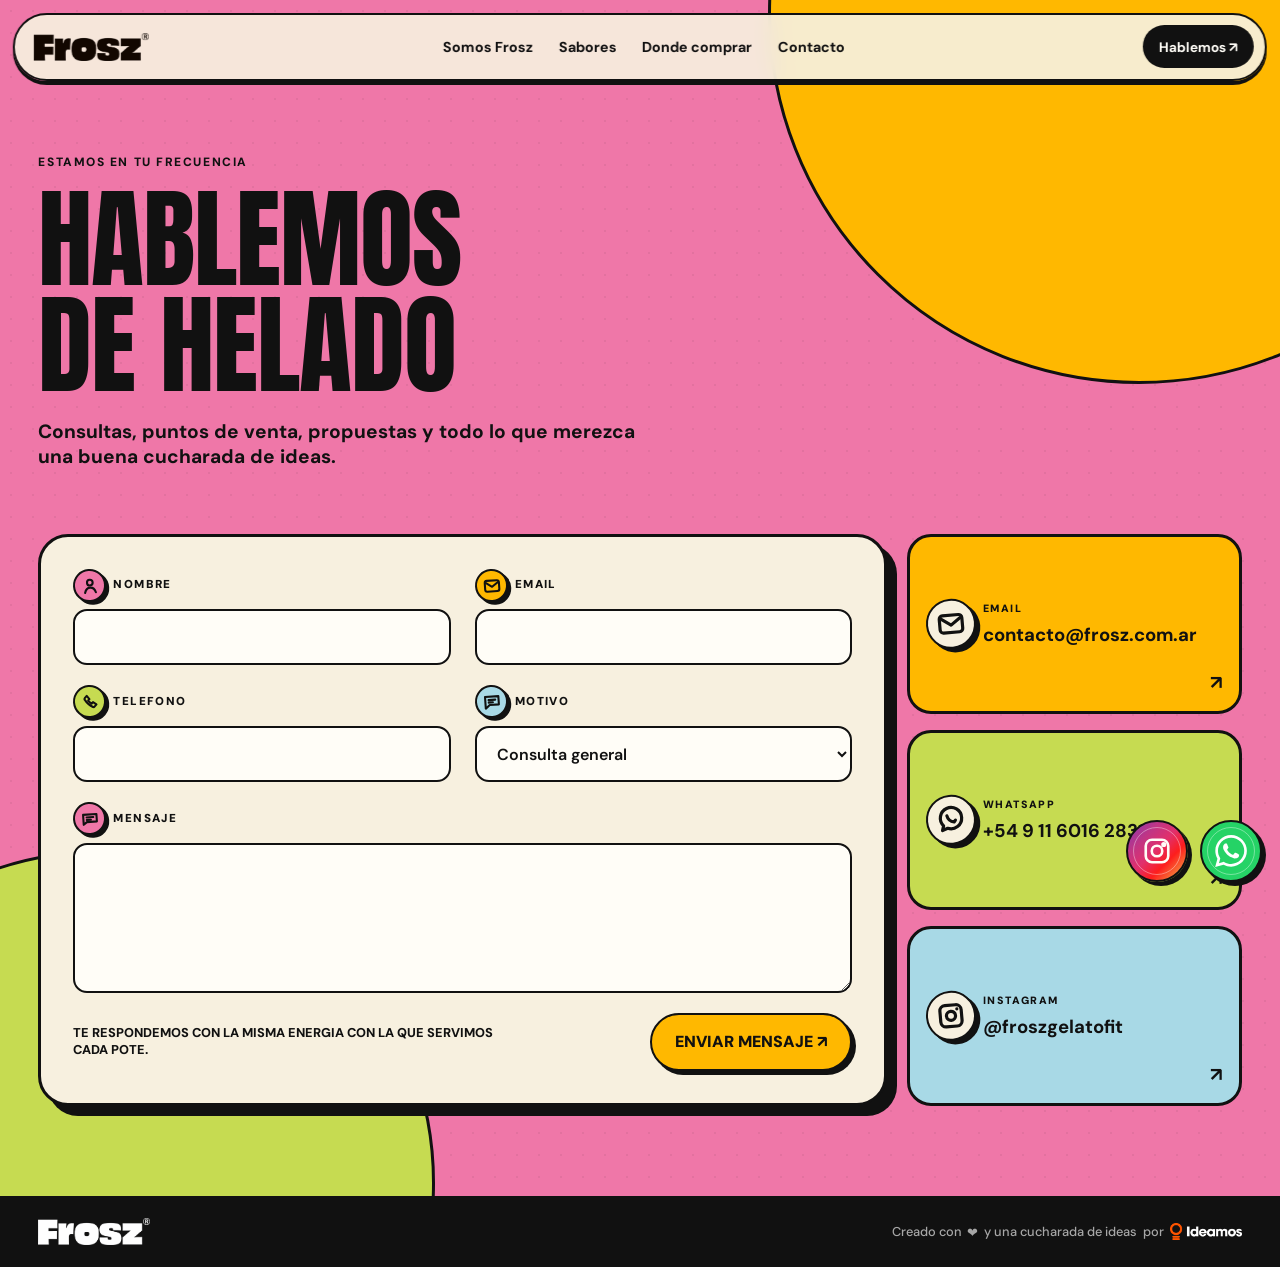
==== commit be744b0a: "Sacar copyright del footer y quitar el latido del logo de Ideamos El copyright ya no aparece. El efe" ====
--- a/contacto.html
+++ b/contacto.html
@@ -56,8 +56,8 @@
     <link rel="preconnect" href="https://fonts.googleapis.com" />
     <link rel="preconnect" href="https://fonts.gstatic.com" crossorigin />
     <link href="https://fonts.googleapis.com/css2?family=Anton&family=Archivo+Black&family=DM+Sans:wght@400;500;600;700&display=swap" rel="stylesheet" />
-    <link rel="stylesheet" href="./styles.css?v=20260909-seo" />
-    <script src="./contacto.js?v=20260909-seo" defer></script>
+    <link rel="stylesheet" href="./styles.css?v=20260923-footer" />
+    <script src="./contacto.js?v=20260909-antispam" defer></script>
   </head>
   <body class="contact-page">
     <a class="skip-link" href="#contenido">Saltar al contenido</a>
@@ -132,6 +132,10 @@
               <label for="contact-message">Mensaje</label>
               <textarea id="contact-message" name="message" rows="5" required></textarea>
             </div>
+            <div class="contact-honeypot" aria-hidden="true">
+              <label for="contact-company">Empresa</label>
+              <input id="contact-company" name="company" type="text" tabindex="-1" autocomplete="off" />
+            </div>
             <div class="contact-actions">
               <p id="contact-status" role="status" aria-live="polite">Te respondemos con la misma energia con la que servimos cada pote.</p>
               <button type="submit">ENVIAR MENSAJE <span aria-hidden="true">&#8599;</span></button>
@@ -150,7 +154,6 @@
     <footer class="site-footer">
       <a class="brand brand-footer" href="./index.html#inicio" aria-label="Frosz, volver al inicio"><img src="./public/assets/web/frosz-wordmark-white.png" alt="Frosz" /></a>
       <div class="footer-signoff">
-        <p class="footer-copyright">&copy; 2026 Frosz</p>
         <p class="footer-credit">Creado con <span aria-label="amor">&#10084;</span> y una cucharada de ideas<span class="footer-mobile-break"><br /></span> <span class="footer-credit-by">por <a class="footer-credit-brand" href="https://ideamos.com.ar" target="_blank" rel="noopener noreferrer"><img src="./public/assets/web/ideamos-logo.png" alt="Estudio Ideamos" /></a></span></p>
       </div>
     </footer>
--- a/styles.css
+++ b/styles.css
@@ -250,13 +250,13 @@
 .flavor-hero.is-switching .flavor-image-wrap { opacity: 0; filter: blur(4px); transform: translateY(29%) scale(.72) rotate(-4deg); }
 .flavor-hero.is-entering .flavor-image-wrap { animation: flavorHeroEnter 1.18s cubic-bezier(.16,1,.3,1); }
 .ingredient-burst { --ingredient-position: 0% 0%; position: absolute; z-index: 3; inset: 0; overflow: hidden; pointer-events: none; }
-.ingredient-piece { --piece-size: clamp(48px, 5.8vw, 88px); --piece-rotate: 0deg; --burst-x: 0vw; --burst-y: 0vh; --float-x: 7px; --float-y: -10px; --float-time: 7.5s; position: absolute; width: var(--piece-size); aspect-ratio: 1; background: url("./public/assets/web/ingredient-atlas.png") var(--ingredient-position) / 300% 300% no-repeat; opacity: 0; filter: drop-shadow(0 7px 6px rgba(48,26,28,.18)); will-change: transform, opacity; }
+.ingredient-piece { --piece-size: clamp(48px, 5.8vw, 88px); --piece-rotate: 0deg; --burst-x: 0vw; --burst-y: 0vh; --float-x: 7px; --float-y: -10px; --float-time: 7.5s; position: absolute; width: var(--piece-size); aspect-ratio: 1; background: url("./public/assets/web/ingredient-atlas.webp") var(--ingredient-position) / 300% 300% no-repeat; opacity: 0; filter: drop-shadow(0 7px 6px rgba(48,26,28,.18)); will-change: transform, opacity; }
 .ingredient-piece-1 { left: 3%; top: 43%; --piece-size: clamp(54px, 6.2vw, 92px); --piece-rotate: -19deg; --burst-x: 46vw; --burst-y: 10vh; --float-x: 8px; --float-y: -11px; --float-time: 7.8s; }
 .ingredient-piece-2 { left: 20%; top: 67%; --piece-size: clamp(40px, 4.7vw, 70px); --piece-rotate: 24deg; --burst-x: 30vw; --burst-y: -12vh; --float-x: -7px; --float-y: -9px; --float-time: 6.9s; }
 .ingredient-piece-3 { left: 34%; top: 36%; --piece-size: clamp(34px, 3.8vw, 58px); --piece-rotate: -8deg; --burst-x: 16vw; --burst-y: 17vh; --float-x: 5px; --float-y: 9px; --float-time: 8.6s; }
 .ingredient-piece-4 { right: 19%; top: 37%; --piece-size: clamp(44px, 5vw, 74px); --piece-rotate: 16deg; --burst-x: -30vw; --burst-y: 16vh; --float-x: -8px; --float-y: 8px; --float-time: 7.2s; }
 .ingredient-piece-5 { right: 3.5%; top: 62%; --piece-size: clamp(50px, 5.6vw, 84px); --piece-rotate: -27deg; --burst-x: -46vw; --burst-y: -8vh; --float-x: 7px; --float-y: -8px; --float-time: 8.1s; }
-.ingredient-accent { background-image: url("./public/assets/web/ingredient-accents.png"); filter: drop-shadow(0 9px 8px rgba(48,26,28,.2)); }
+.ingredient-accent { background-image: url("./public/assets/web/ingredient-accents.webp"); filter: drop-shadow(0 9px 8px rgba(48,26,28,.2)); }
 .ingredient-piece-6 { left: 8%; top: 31%; --piece-size: clamp(76px, 8.8vw, 126px); --piece-rotate: 14deg; --burst-x: 42vw; --burst-y: 20vh; --float-x: -9px; --float-y: 12px; --float-time: 9.1s; }
 .ingredient-piece-7 { right: 25%; top: 69%; --piece-size: clamp(68px, 7.6vw, 110px); --piece-rotate: -21deg; --burst-x: -25vw; --burst-y: -17vh; --float-x: 10px; --float-y: -11px; --float-time: 8.4s; }
 .ingredient-piece-8 { right: 3%; top: 46%; --piece-size: clamp(72px, 8.2vw, 118px); --piece-rotate: 28deg; --burst-x: -47vw; --burst-y: 5vh; --float-x: -8px; --float-y: -12px; --float-time: 9.6s; }
@@ -403,8 +403,8 @@
 .footer-copyright { letter-spacing: .06em; text-transform: uppercase; }
 .footer-credit { font-weight: 500 !important; font-size: .92rem; display: flex; align-items: center; justify-content: flex-end; gap: .45em; flex-wrap: wrap; }
 .footer-credit strong { font-weight: 800; }
-.footer-credit span { display: inline-block; transform: translateY(1px); animation: footerHeartbeat 2.4s ease-in-out infinite; }
-.footer-credit .footer-mobile-break { display: none; transform: none; animation: none; }
+.footer-credit > span[aria-label="amor"] { display: inline-block; transform: translateY(1px); animation: footerHeartbeat 2.4s ease-in-out infinite; }
+.footer-credit .footer-mobile-break { display: none; }
 .footer-credit-by { display: inline-flex; align-items: center; gap: .45em; }
 .footer-credit-brand { display: inline-flex; align-items: center; transition: opacity .2s ease, transform .2s ease; }
 .footer-credit-brand img { height: 1.35em; width: auto; display: block; }
@@ -422,6 +422,7 @@
 .contact-heading > p:last-child { max-width: 620px; margin: 0; font-size: clamp(1.05rem,1.5vw,1.35rem); font-weight: 700; line-height: 1.28; }
 .contact-panel { position: relative; display: grid; grid-template-columns: minmax(0,1.65fr) minmax(270px,.65fr); gap: 1.25rem; align-items: stretch; }
 .contact-form { padding: clamp(1.3rem,2.5vw,2.4rem); border: 3px solid var(--ink); border-radius: 30px; background: var(--cream); box-shadow: 10px 10px 0 var(--ink); display: grid; grid-template-columns: repeat(2,minmax(0,1fr)); gap: 1.25rem 1.5rem; }
+.contact-honeypot { position: absolute; left: -9999px; top: -9999px; width: 1px; height: 1px; overflow: hidden; }
 .contact-field { display: grid; gap: .5rem; }
 .contact-field label { display: inline-flex; align-items: center; gap: .45rem; font-size: .72rem; font-weight: 900; letter-spacing: .12em; text-transform: uppercase; }
 .contact-field label::before { content: ""; width: 1.8rem; height: 1.8rem; border: 2px solid var(--ink); border-radius: 50%; background-color: var(--orange); background-position: center; background-repeat: no-repeat; background-size: 68%; color: var(--ink); display: grid; place-items: center; box-shadow: 3px 3px 0 var(--ink); transform: rotate(-4deg); }
